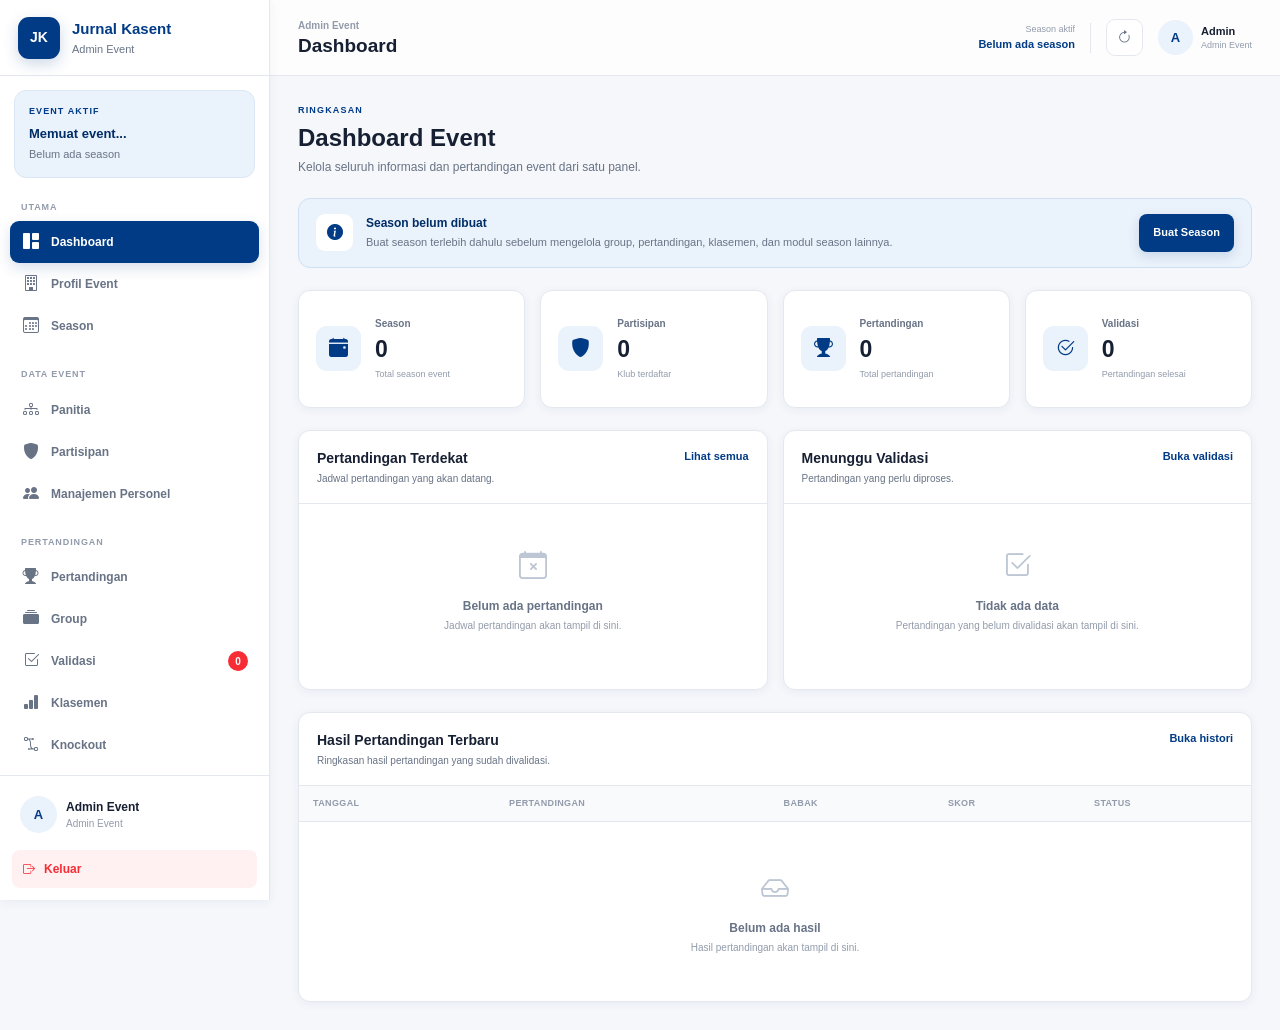
==== admin event/admin.html @ ffe952fb "Add files via upload" ====
<!DOCTYPE html>
<html lang="id">
<head>
  <meta charset="UTF-8">
  <meta name="viewport" content="width=device-width, initial-scale=1.0">
  <meta name="theme-color" content="#013b85">
  <meta name="description" content="Panel Admin Event Jurnal Kasent">
  <title>Admin Event | Jurnal Kasent</title>
  <link rel="preconnect" href="https://cdn.jsdelivr.net">
  <link rel="stylesheet" href="https://cdn.jsdelivr.net/npm/bootstrap-icons@1.11.3/font/bootstrap-icons.min.css">
  <link rel="stylesheet" href="admin.css">
</head>
<body>

  <div id="appShell" class="app-shell">

    <aside id="sidebar" class="sidebar">

      <div class="sidebar-header">
        <div class="brand-mark">
          <span>JK</span>
        </div>
        <div class="brand-text">
          <strong>Jurnal Kasent</strong>
          <small>Admin Event</small>
        </div>
        <button type="button" class="sidebar-close" id="sidebarClose" aria-label="Tutup menu">
          <i class="bi bi-x-lg"></i>
        </button>
      </div>

      <div class="event-context">
        <span class="context-label">EVENT AKTIF</span>
        <strong id="sidebarEventName">Memuat event...</strong>
        <span id="sidebarSeasonName">Belum ada season</span>
      </div>

      <nav class="sidebar-nav" id="sidebarNav">

        <div class="nav-group">
          <span class="nav-group-title">Utama</span>

          <button type="button" class="nav-item active" data-section="dashboard">
            <i class="bi bi-grid-1x2-fill"></i>
            <span>Dashboard</span>
          </button>

          <button type="button" class="nav-item" data-section="profile">
            <i class="bi bi-building"></i>
            <span>Profil Event</span>
          </button>

          <button type="button" class="nav-item" data-section="season">
            <i class="bi bi-calendar3"></i>
            <span>Season</span>
          </button>
        </div>

        <div class="nav-group">
          <span class="nav-group-title">Data Event</span>

          <button type="button" class="nav-item" data-section="committee">
            <i class="bi bi-diagram-3"></i>
            <span>Panitia</span>
          </button>

          <button type="button" class="nav-item" data-section="clubs">
            <i class="bi bi-shield-fill"></i>
            <span>Partisipan</span>
          </button>

          <button type="button" class="nav-item" data-section="people">
            <i class="bi bi-people-fill"></i>
            <span>Manajemen Personel</span>
          </button>
        </div>

        <div class="nav-group">
          <span class="nav-group-title">Pertandingan</span>

          <button type="button" class="nav-item" data-section="matches">
            <i class="bi bi-trophy-fill"></i>
            <span>Pertandingan</span>
          </button>

          <button type="button" class="nav-item" data-section="groups">
            <i class="bi bi-collection-fill"></i>
            <span>Group</span>
          </button>

          <button type="button" class="nav-item" data-section="validation">
            <i class="bi bi-check2-square"></i>
            <span>Validasi</span>
            <span class="nav-counter" id="pendingValidationCount">0</span>
          </button>

          <button type="button" class="nav-item" data-section="standings">
            <i class="bi bi-bar-chart-fill"></i>
            <span>Klasemen</span>
          </button>

          <button type="button" class="nav-item" data-section="knockout">
            <i class="bi bi-bezier2"></i>
            <span>Knockout</span>
          </button>
        </div>

        <div class="nav-group">
          <span class="nav-group-title">Informasi</span>

          <button type="button" class="nav-item" data-section="top-scorers">
            <i class="bi bi-star-fill"></i>
            <span>Top Skor</span>
          </button>

          <button type="button" class="nav-item" data-section="history">
            <i class="bi bi-clock-history"></i>
            <span>Histori</span>
          </button>

          <button type="button" class="nav-item" data-section="sponsors">
            <i class="bi bi-megaphone-fill"></i>
            <span>Sponsor</span>
          </button>
        </div>

        <div class="nav-group">
          <span class="nav-group-title">Administrasi</span>

          <button type="button" class="nav-item" data-section="contacts-bank">
            <i class="bi bi-bank2"></i>
            <span>Rekening & Kontak</span>
          </button>

          <button type="button" class="nav-item" data-section="finish">
            <i class="bi bi-flag-fill"></i>
            <span>Selesai</span>
          </button>
        </div>

      </nav>

      <div class="sidebar-footer">
        <div class="logged-user">
          <div class="user-avatar" id="sidebarUserAvatar">A</div>
          <div class="user-info">
            <strong id="sidebarUserName">Admin Event</strong>
            <small>Admin Event</small>
          </div>
        </div>

        <button type="button" class="logout-button" data-logout>
          <i class="bi bi-box-arrow-right"></i>
          <span>Keluar</span>
        </button>
      </div>

    </aside>

    <div class="sidebar-overlay" id="sidebarOverlay"></div>

    <main class="main-content">

      <header class="topbar">

        <div class="topbar-left">
          <button type="button" class="mobile-menu-button" id="sidebarOpen" aria-label="Buka menu">
            <i class="bi bi-list"></i>
          </button>

          <div class="page-heading">
            <span id="breadcrumbLabel">Admin Event</span>
            <h1 id="pageTitle">Dashboard</h1>
          </div>
        </div>

        <div class="topbar-right">

          <div class="topbar-season">
            <span>Season aktif</span>
            <strong id="topbarSeasonName">Belum ada season</strong>
          </div>

          <button type="button" class="icon-button" id="refreshPageButton" title="Muat ulang">
            <i class="bi bi-arrow-clockwise"></i>
          </button>

          <div class="topbar-user">
            <div class="user-avatar" id="topbarUserAvatar">A</div>
            <div>
              <strong id="topbarUserName">Admin</strong>
              <small>Admin Event</small>
            </div>
          </div>

        </div>

      </header>

      <div class="content-wrapper">

        <section class="page-section active" id="section-dashboard" data-page="dashboard">

          <div class="section-header">
            <div>
              <span class="eyebrow">RINGKASAN</span>
              <h2>Dashboard Event</h2>
              <p>Kelola seluruh informasi dan pertandingan event dari satu panel.</p>
            </div>
          </div>

          <div class="dashboard-alert" id="seasonSetupAlert">
            <div class="alert-icon">
              <i class="bi bi-info-circle-fill"></i>
            </div>
            <div>
              <strong>Season belum dibuat</strong>
              <p>Buat season terlebih dahulu sebelum mengelola group, pertandingan, klasemen, dan modul season lainnya.</p>
            </div>
            <button type="button" class="btn btn-primary" data-section-link="season">
              Buat Season
            </button>
          </div>

          <div class="stats-grid">

            <article class="stat-card">
              <div class="stat-icon">
                <i class="bi bi-calendar-event-fill"></i>
              </div>
              <div class="stat-content">
                <span>Season</span>
                <strong id="dashboardSeasonCount">0</strong>
                <small>Total season event</small>
              </div>
            </article>

            <article class="stat-card">
              <div class="stat-icon">
                <i class="bi bi-shield-fill"></i>
              </div>
              <div class="stat-content">
                <span>Partisipan</span>
                <strong id="dashboardClubCount">0</strong>
                <small>Klub terdaftar</small>
              </div>
            </article>

            <article class="stat-card">
              <div class="stat-icon">
                <i class="bi bi-trophy-fill"></i>
              </div>
              <div class="stat-content">
                <span>Pertandingan</span>
                <strong id="dashboardMatchCount">0</strong>
                <small>Total pertandingan</small>
              </div>
            </article>

            <article class="stat-card">
              <div class="stat-icon">
                <i class="bi bi-check2-circle"></i>
              </div>
              <div class="stat-content">
                <span>Validasi</span>
                <strong id="dashboardValidatedCount">0</strong>
                <small>Pertandingan selesai</small>
              </div>
            </article>

          </div>

          <div class="dashboard-grid">

            <article class="panel-card">
              <div class="panel-header">
                <div>
                  <h3>Pertandingan Terdekat</h3>
                  <p>Jadwal pertandingan yang akan datang.</p>
                </div>
                <button type="button" class="text-button" data-section-link="matches">
                  Lihat semua
                </button>
              </div>
              <div class="dashboard-list" id="dashboardUpcomingMatches">
                <div class="empty-state compact">
                  <i class="bi bi-calendar-x"></i>
                  <strong>Belum ada pertandingan</strong>
                  <span>Jadwal pertandingan akan tampil di sini.</span>
                </div>
              </div>
            </article>

            <article class="panel-card">
              <div class="panel-header">
                <div>
                  <h3>Menunggu Validasi</h3>
                  <p>Pertandingan yang perlu diproses.</p>
                </div>
                <button type="button" class="text-button" data-section-link="validation">
                  Buka validasi
                </button>
              </div>
              <div class="dashboard-list" id="dashboardPendingMatches">
                <div class="empty-state compact">
                  <i class="bi bi-check2-square"></i>
                  <strong>Tidak ada data</strong>
                  <span>Pertandingan yang belum divalidasi akan tampil di sini.</span>
                </div>
              </div>
            </article>

          </div>

          <article class="panel-card dashboard-recent">
            <div class="panel-header">
              <div>
                <h3>Hasil Pertandingan Terbaru</h3>
                <p>Ringkasan hasil pertandingan yang sudah divalidasi.</p>
              </div>
              <button type="button" class="text-button" data-section-link="history">
                Buka histori
              </button>
            </div>

            <div class="table-wrapper">
              <table class="data-table">
                <thead>
                  <tr>
                    <th>Tanggal</th>
                    <th>Pertandingan</th>
                    <th>Babak</th>
                    <th>Skor</th>
                    <th>Status</th>
                  </tr>
                </thead>
                <tbody id="dashboardRecentResults">
                  <tr>
                    <td colspan="5">
                      <div class="empty-state compact">
                        <i class="bi bi-inbox"></i>
                        <strong>Belum ada hasil</strong>
                        <span>Hasil pertandingan akan tampil di sini.</span>
                      </div>
                    </td>
                  </tr>
                </tbody>
              </table>
            </div>
          </article>

        </section>

        <section class="page-section" id="section-profile" data-page="profile">

          <div class="section-header">
            <div>
              <span class="eyebrow">EVENT</span>
              <h2>Profil Event</h2>
              <p>Kelola identitas event dan logo yang digunakan.</p>
            </div>
            <button type="button" class="btn btn-primary" data-modal="profileModal">
              <i class="bi bi-pencil-square"></i>
              Edit Profil
            </button>
          </div>

          <div class="profile-grid">

            <article class="panel-card event-profile-card">
              <div class="profile-logo-wrapper">
                <img id="eventLogoPreview" src="" alt="Logo event">
                <div class="profile-logo-placeholder" id="eventLogoPlaceholder">
                  <i class="bi bi-image"></i>
                </div>
              </div>

              <div class="profile-main-info">
                <span class="eyebrow">NAMA EVENT</span>
                <h3 id="profileEventName">Memuat...</h3>
                <p id="profileEventStatus">Aktif</p>
              </div>
            </article>

            <article class="panel-card">
              <div class="panel-header">
                <div>
                  <h3>Informasi Event</h3>
                  <p>Informasi dasar event yang sedang dikelola.</p>
                </div>
              </div>

              <div class="detail-list">
                <div class="detail-row">
                  <span>Nama Event</span>
                  <strong id="detailEventName">-</strong>
                </div>
                <div class="detail-row">
                  <span>Season Aktif</span>
                  <strong id="detailActiveSeason">-</strong>
                </div>
                <div class="detail-row">
                  <span>Status</span>
                  <strong id="detailEventStatus">-</strong>
                </div>
              </div>
            </article>

          </div>

        </section>

        <section class="page-section" id="section-season" data-page="season">

          <div class="section-header">
            <div>
              <span class="eyebrow">KOMPETISI</span>
              <h2>Season</h2>
              <p>Season harus dibuat sebelum modul kompetisi dapat digunakan.</p>
            </div>
            <button type="button" class="btn btn-primary" data-modal="seasonModal">
              <i class="bi bi-plus-lg"></i>
              Tambah Season
            </button>
          </div>

          <div class="season-state-card" id="seasonStateCard">
            <div class="season-state-icon">
              <i class="bi bi-calendar3"></i>
            </div>
            <div>
              <span class="eyebrow">SEASON AKTIF</span>
              <h3 id="activeSeasonTitle">Belum ada season</h3>
              <p id="activeSeasonDescription">Silakan buat season untuk memulai pengelolaan kompetisi.</p>
            </div>
            <div class="season-state-action">
              <button type="button" class="btn btn-outline" data-modal="seasonModal">
                <i class="bi bi-plus-lg"></i>
                Buat Season
              </button>
            </div>
          </div>

          <article class="panel-card">
            <div class="panel-header">
              <div>
                <h3>Daftar Season</h3>
                <p>Season sebelumnya tetap tersimpan dan dapat dilihat kembali.</p>
              </div>
              <div class="table-tools">
                <div class="search-box">
                  <i class="bi bi-search"></i>
                  <input type="search" id="seasonSearch" placeholder="Cari season...">
                </div>
              </div>
            </div>

            <div class="table-wrapper">
              <table class="data-table">
                <thead>
                  <tr>
                    <th>Season</th>
                    <th>Jenis Event</th>
                    <th>Status</th>
                    <th>Dibuat</th>
                    <th>Aksi</th>
                  </tr>
                </thead>
                <tbody id="seasonTableBody">
                  <tr>
                    <td colspan="5">
                      <div class="empty-state">
                        <i class="bi bi-calendar-x"></i>
                        <strong>Belum ada season</strong>
                        <span>Buat season pertama untuk event ini.</span>
                      </div>
                    </td>
                  </tr>
                </tbody>
              </table>
            </div>
          </article>

        </section>

        <section class="page-section" id="section-committee" data-page="committee">

          <div class="section-header">
            <div>
              <span class="eyebrow">ORGANISASI</span>
              <h2>Panitia</h2>
              <p>Kelola susunan panitia event dan struktur organisasi.</p>
            </div>
            <button type="button" class="btn btn-primary" data-modal="committeeModal">
              <i class="bi bi-plus-lg"></i>
              Tambah Panitia
            </button>
          </div>

          <div class="committee-summary panel-card">
            <div class="committee-leader">
              <div class="leader-icon">
                <i class="bi bi-person-badge-fill"></i>
              </div>
              <div>
                <span>Ketua Panitia</span>
                <strong id="committeeLeaderName">Belum ditentukan</strong>
                <small id="committeeLeaderPhone">-</small>
              </div>
            </div>
            <div class="summary-number">
              <strong id="committeeCount">0</strong>
              <span>Total panitia</span>
            </div>
          </div>

          <article class="panel-card">
            <div class="panel-header">
              <div>
                <h3>Struktur Panitia</h3>
                <p>Input pertama wajib menggunakan posisi Ketua Panitia.</p>
              </div>
              <div class="table-tools">
                <div class="search-box">
                  <i class="bi bi-search"></i>
                  <input type="search" id="committeeSearch" placeholder="Cari panitia...">
                </div>
              </div>
            </div>

            <div class="org-chart" id="committeeOrgChart">
              <div class="empty-state">
                <i class="bi bi-diagram-3"></i>
                <strong>Struktur belum tersedia</strong>
                <span>Tambahkan data panitia untuk membangun struktur organisasi.</span>
              </div>
            </div>

            <div class="table-wrapper">
              <table class="data-table">
                <thead>
                  <tr>
                    <th>Nama</th>
                    <th>Posisi</th>
                    <th>No. Telepon</th>
                    <th>Aksi</th>
                  </tr>
                </thead>
                <tbody id="committeeTableBody">
                  <tr>
                    <td colspan="4">
                      <div class="empty-state compact">
                        <i class="bi bi-people"></i>
                        <strong>Belum ada panitia</strong>
                        <span>Data panitia akan tampil di sini.</span>
                      </div>
                    </td>
                  </tr>
                </tbody>
              </table>
            </div>
          </article>

        </section>

        <section class="page-section" id="section-clubs" data-page="clubs">

          <div class="section-header">
            <div>
              <span class="eyebrow">PARTISIPAN</span>
              <h2>Partisipan / Klub</h2>
              <p>Kelola klub peserta, logo, dan kontak manager.</p>
            </div>
            <button type="button" class="btn btn-primary" data-modal="clubModal">
              <i class="bi bi-plus-lg"></i>
              Tambah Klub
            </button>
          </div>

          <div class="toolbar-card panel-card">
            <div class="search-box large">
              <i class="bi bi-search"></i>
              <input type="search" id="clubSearch" placeholder="Cari nama klub atau manager...">
            </div>

            <button type="button" class="btn btn-outline" id="clubSortButton">
              <i class="bi bi-sort-alpha-down"></i>
              A-Z
            </button>
          </div>

          <div class="club-grid" id="clubGrid">
            <div class="empty-state">
              <i class="bi bi-shield"></i>
              <strong>Belum ada klub</strong>
              <span>Tambahkan klub peserta untuk season aktif.</span>
            </div>
          </div>

        </section>

        <section class="page-section" id="section-people" data-page="people">

          <div class="section-header">
            <div>
              <span class="eyebrow">MANAJEMEN</span>
              <h2>Pemain, Manager & Official</h2>
              <p>Kelola seluruh personel yang terhubung dengan klub.</p>
            </div>
            <button type="button" class="btn btn-primary" data-modal="personModal">
              <i class="bi bi-plus-lg"></i>
              Tambah Personel
            </button>
          </div>

          <article class="panel-card">

            <div class="panel-header">
              <div>
                <h3>Daftar Personel</h3>
                <p>Nama, klub, dan posisi/title personel.</p>
              </div>

              <div class="table-tools">
                <div class="search-box">
                  <i class="bi bi-search"></i>
                  <input type="search" id="peopleSearch" placeholder="Cari nama atau klub...">
                </div>

                <button type="button" class="btn btn-outline" id="peopleSortButton">
                  <i class="bi bi-sort-alpha-down"></i>
                  A-Z
                </button>
              </div>
            </div>

            <div class="filter-pills">
              <button type="button" class="filter-pill active" data-people-filter="all">Semua</button>
              <button type="button" class="filter-pill" data-people-filter="player">Pemain</button>
              <button type="button" class="filter-pill" data-people-filter="manager">Manager</button>
              <button type="button" class="filter-pill" data-people-filter="official">Official</button>
            </div>

            <div class="table-wrapper">
              <table class="data-table">
                <thead>
                  <tr>
                    <th>No.</th>
                    <th>Nama</th>
                    <th>Klub</th>
                    <th>Posisi / Title</th>
                    <th>Aksi</th>
                  </tr>
                </thead>
                <tbody id="peopleTableBody">
                  <tr>
                    <td colspan="5">
                      <div class="empty-state">
                        <i class="bi bi-people"></i>
                        <strong>Belum ada personel</strong>
                        <span>Tambahkan pemain, manager, atau official.</span>
                      </div>
                    </td>
                  </tr>
                </tbody>
              </table>
            </div>

          </article>

        </section>

        <section class="page-section" id="section-matches" data-page="matches">

          <div class="section-header">
            <div>
              <span class="eyebrow">PERTANDINGAN</span>
              <h2>Pertandingan</h2>
              <p>Atur jadwal group dan knockout tanpa penjadwalan otomatis.</p>
            </div>
            <button type="button" class="btn btn-primary" data-modal="matchModal">
              <i class="bi bi-plus-lg"></i>
              Tambah Pertandingan
            </button>
          </div>

          <article class="panel-card">

            <div class="panel-header">
              <div>
                <h3>Jadwal Pertandingan</h3>
                <p>Urutan pertandingan berdasarkan tanggal dan waktu terdekat.</p>
              </div>

              <div class="table-tools">
                <div class="search-box">
                  <i class="bi bi-search"></i>
                  <input type="search" id="matchSearch" placeholder="Cari pertandingan...">
                </div>
              </div>
            </div>

            <div class="filter-pills">
              <button type="button" class="filter-pill active" data-match-filter="all">Semua</button>
              <button type="button" class="filter-pill" data-match-filter="scheduled">Belum</button>
              <button type="button" class="filter-pill" data-match-filter="validated">Sudah</button>
              <button type="button" class="filter-pill" data-match-filter="postponed">Ditunda</button>
            </div>

            <div class="table-wrapper">
              <table class="data-table match-table">
                <thead>
                  <tr>
                    <th>Tanggal</th>
                    <th>Waktu</th>
                    <th>Fase</th>
                    <th>Home</th>
                    <th>Skor</th>
                    <th>Away</th>
                    <th>Status</th>
                    <th>Aksi</th>
                  </tr>
                </thead>
                <tbody id="matchTableBody">
                  <tr>
                    <td colspan="8">
                      <div class="empty-state">
                        <i class="bi bi-calendar-event"></i>
                        <strong>Belum ada pertandingan</strong>
                        <span>Tambahkan jadwal pertandingan terlebih dahulu.</span>
                      </div>
                    </td>
                  </tr>
                </tbody>
              </table>
            </div>

          </article>

        </section>

        <section class="page-section" id="section-groups" data-page="groups">

          <div class="section-header">
            <div>
              <span class="eyebrow">FASE GROUP</span>
              <h2>Group</h2>
              <p>Buat group secara manual atau gunakan mini-game random.</p>
            </div>
          </div>

          <div class="group-control-grid">

            <article class="panel-card">
              <div class="panel-header">
                <div>
                  <h3>Pengaturan Group</h3>
                  <p>Group A sampai H dapat disiapkan sesuai kebutuhan season.</p>
                </div>
              </div>

              <div class="form-grid">
                <div class="form-group">
                  <label for="groupCountInput">Jumlah Group</label>
                  <select id="groupCountInput">
                    <option value="2">2 Group</option>
                    <option value="3">3 Group</option>
                    <option value="4">4 Group</option>
                    <option value="5">5 Group</option>
                    <option value="6">6 Group</option>
                    <option value="7">7 Group</option>
                    <option value="8">8 Group</option>
                  </select>
                </div>

                <div class="form-group form-action">
                  <button type="button" class="btn btn-primary" id="createGroupsButton">
                    <i class="bi bi-plus-circle"></i>
                    Buat Group
                  </button>
                </div>
              </div>

              <div class="group-warning">
                <i class="bi bi-exclamation-triangle-fill"></i>
                <span>Setelah fase group selesai, klasemen akan dibekukan dan bracket knockout dapat dibuat.</span>
              </div>
            </article>

            <article class="panel-card randomizer-card">

              <div class="panel-header">
                <div>
                  <h3>Random Group</h3>
                  <p>Mini-game pemilihan klub secara acak.</p>
                </div>
                <span class="status-badge status-info">Interaktif</span>
              </div>

              <div class="randomizer-display">
                <span>KLUB TERPILIH</span>
                <strong id="randomClubName">Siap</strong>
              </div>

              <div class="randomizer-controls">
                <button type="button" class="btn btn-primary btn-large" id="spinGroupButton">
                  <i class="bi bi-shuffle"></i>
                  Putar
                </button>
              </div>

              <div class="randomizer-result" id="randomizerResult">
                <span>Group</span>
                <strong id="randomGroupName">-</strong>
              </div>

            </article>

          </div>

          <div class="group-grid" id="groupGrid">

            <article class="group-card">
              <div class="group-card-header">
                <div>
                  <span>GROUP</span>
                  <strong>A</strong>
                </div>
                <span class="group-count">0 klub</span>
              </div>

              <div class="group-members" data-group="A">
                <div class="empty-state compact">
                  <i class="bi bi-shield"></i>
                  <strong>Belum ada klub</strong>
                  <span>Tambahkan klub ke group ini.</span>
                </div>
              </div>
            </article>

          </div>

          <div class="group-actions">
            <button type="button" class="btn btn-danger" id="finishGroupPhaseButton">
              <i class="bi bi-lock-fill"></i>
              Selesaikan Fase Group
            </button>
          </div>

        </section>

        <section class="page-section" id="section-validation" data-page="validation">

          <div class="section-header">
            <div>
              <span class="eyebrow">HASIL</span>
              <h2>Validasi Pertandingan</h2>
              <p>Validasi, koreksi, atau tunda pertandingan.</p>
            </div>
          </div>

          <article class="panel-card">

            <div class="panel-header">
              <div>
                <h3>Daftar Pertandingan</h3>
                <p>Pertandingan terdekat ditampilkan terlebih dahulu.</p>
              </div>

              <div class="table-tools">
                <div class="search-box">
                  <i class="bi bi-search"></i>
                  <input type="search" id="validationSearch" placeholder="Cari pertandingan...">
                </div>
              </div>
            </div>

            <div class="filter-pills">
              <button type="button" class="filter-pill active" data-validation-filter="pending">Belum</button>
              <button type="button" class="filter-pill" data-validation-filter="validated">Sudah</button>
              <button type="button" class="filter-pill" data-validation-filter="postponed">Ditunda</button>
            </div>

            <div class="validation-list" id="validationList">
              <div class="empty-state">
                <i class="bi bi-check2-square"></i>
                <strong>Tidak ada pertandingan</strong>
                <span>Pertandingan yang perlu divalidasi akan tampil di sini.</span>
              </div>
            </div>

          </article>

        </section>

        <section class="page-section" id="section-standings" data-page="standings">

          <div class="section-header">
            <div>
              <span class="eyebrow">KLASEMEN</span>
              <h2>Klasemen Group</h2>
              <p>Perhitungan 3 poin menang, 1 seri, 0 kalah dengan GD sebagai tiebreak.</p>
            </div>
          </div>

          <div class="standings-tabs" id="standingsTabs">
            <button type="button" class="standings-tab active" data-group-tab="A">Group A</button>
            <button type="button" class="standings-tab" data-group-tab="B">Group B</button>
          </div>

          <article class="panel-card standings-card">

            <div class="standings-header">
              <div>
                <span>KLASEMEN</span>
                <h3 id="standingsTitle">Group A</h3>
              </div>

              <span class="status-badge status-info" id="standingsStatus">
                Berjalan
              </span>
            </div>

            <div class="table-wrapper">
              <table class="data-table standings-table">
                <thead>
                  <tr>
                    <th>Pos</th>
                    <th>Klub</th>
                    <th>Main</th>
                    <th>Menang</th>
                    <th>Seri</th>
                    <th>Kalah</th>
                    <th>GF</th>
                    <th>GA</th>
                    <th>GD</th>
                    <th>Poin</th>
                  </tr>
                </thead>
                <tbody id="standingsTableBody">
                  <tr>
                    <td colspan="10">
                      <div class="empty-state">
                        <i class="bi bi-bar-chart"></i>
                        <strong>Klasemen belum tersedia</strong>
                        <span>Data klasemen akan muncul setelah group dan hasil pertandingan tersedia.</span>
                      </div>
                    </td>
                  </tr>
                </tbody>
              </table>
            </div>

          </article>

        </section>

        <section class="page-section" id="section-knockout" data-page="knockout">

          <div class="section-header">
            <div>
              <span class="eyebrow">FASE GUGUR</span>
              <h2>Knockout</h2>
              <p>Bracket dibuat setelah fase group selesai dan klasemen dibekukan.</p>
            </div>

            <button type="button" class="btn btn-primary" id="generateBracketButton">
              <i class="bi bi-diagram-3"></i>
              Buat Bracket
            </button>
          </div>

          <div class="knockout-notice" id="knockoutNotice">
            <i class="bi bi-info-circle-fill"></i>
            <div>
              <strong>Bracket belum dibuat</strong>
              <p>Selesaikan fase group terlebih dahulu untuk menghasilkan bracket 16 besar.</p>
            </div>
          </div>

          <div class="bracket-wrapper">

            <div class="bracket-side bracket-left">

              <div class="bracket-round">
                <div class="round-title">
                  <span>16 BESAR</span>
                  <strong>M1</strong>
                </div>

                <div class="match-bracket-card">
                  <div class="bracket-date">dd/m/yy</div>
                  <div class="bracket-team">
                    <span class="bracket-team-name">Juara Group A</span>
                    <strong>-</strong>
                  </div>
                  <div class="bracket-team">
                    <span class="bracket-team-name">Runner-up Group B</span>
                    <strong>-</strong>
                  </div>
                </div>
              </div>

              <div class="bracket-round">
                <div class="round-title">
                  <span>PEREMPAT FINAL</span>
                  <strong>QF1</strong>
                </div>

                <div class="match-bracket-card">
                  <div class="bracket-date">dd/m/yy</div>
                  <div class="bracket-team">
                    <span class="bracket-team-name">Pemenang M1</span>
                    <strong>-</strong>
                  </div>
                  <div class="bracket-team">
                    <span class="bracket-team-name">Pemenang M3</span>
                    <strong>-</strong>
                  </div>
                </div>
              </div>

              <div class="bracket-round">
                <div class="round-title">
                  <span>SEMIFINAL</span>
                  <strong>SF1</strong>
                </div>

                <div class="match-bracket-card">
                  <div class="bracket-date">dd/m/yy</div>
                  <div class="bracket-team">
                    <span class="bracket-team-name">Pemenang QF1</span>
                    <strong>-</strong>
                  </div>
                  <div class="bracket-team">
                    <span class="bracket-team-name">Pemenang QF2</span>
                    <strong>-</strong>
                  </div>
                </div>
              </div>

            </div>

            <div class="bracket-center">

              <div class="final-bracket">
                <div class="round-title">
                  <span>FINAL</span>
                  <strong>FINAL</strong>
                </div>

                <div class="match-bracket-card final-match">
                  <div class="bracket-date">dd/m/yy</div>
                  <div class="bracket-team">
                    <span class="bracket-team-name">Pemenang SF1</span>
                    <strong>-</strong>
                  </div>
                  <div class="bracket-team">
                    <span class="bracket-team-name">Pemenang SF2</span>
                    <strong>-</strong>
                  </div>
                </div>
              </div>

            </div>

            <div class="bracket-side bracket-right">

              <div class="bracket-round">
                <div class="round-title">
                  <span>16 BESAR</span>
                  <strong>M2</strong>
                </div>

                <div class="match-bracket-card">
                  <div class="bracket-date">dd/m/yy</div>
                  <div class="bracket-team">
                    <span class="bracket-team-name">Juara Group B</span>
                    <strong>-</strong>
                  </div>
                  <div class="bracket-team">
                    <span class="bracket-team-name">Runner-up Group A</span>
                    <strong>-</strong>
                  </div>
                </div>
              </div>

              <div class="bracket-round">
                <div class="round-title">
                  <span>PEREMPAT FINAL</span>
                  <strong>QF3</strong>
                </div>

                <div class="match-bracket-card">
                  <div class="bracket-date">dd/m/yy</div>
                  <div class="bracket-team">
                    <span class="bracket-team-name">Pemenang M2</span>
                    <strong>-</strong>
                  </div>
                  <div class="bracket-team">
                    <span class="bracket-team-name">Pemenang M4</span>
                    <strong>-</strong>
                  </div>
                </div>
              </div>

              <div class="bracket-round">
                <div class="round-title">
                  <span>SEMIFINAL</span>
                  <strong>SF2</strong>
                </div>

                <div class="match-bracket-card">
                  <div class="bracket-date">dd/m/yy</div>
                  <div class="bracket-team">
                    <span class="bracket-team-name">Pemenang QF3</span>
                    <strong>-</strong>
                  </div>
                  <div class="bracket-team">
                    <span class="bracket-team-name">Pemenang QF4</span>
                    <strong>-</strong>
                  </div>
                </div>
              </div>

            </div>

          </div>

        </section>

        <section class="page-section" id="section-top-scorers" data-page="top-scorers">

          <div class="section-header">
            <div>
              <span class="eyebrow">STATISTIK</span>
              <h2>Top Skor</h2>
              <p>Daftar pencetak gol berdasarkan hasil pertandingan tervalidasi.</p>
            </div>
          </div>

          <article class="panel-card">

            <div class="panel-header">
              <div>
                <h3>Top Skor Season</h3>
                <p>Total gol diperbarui otomatis dari validasi pertandingan.</p>
              </div>

              <div class="search-box">
                <i class="bi bi-search"></i>
                <input type="search" id="scorerSearch" placeholder="Cari pemain atau klub...">
              </div>
            </div>

            <div class="table-wrapper">
              <table class="data-table scorer-table">
                <thead>
                  <tr>
                    <th>Pos</th>
                    <th>Pemain</th>
                    <th>Klub</th>
                    <th>Total Gol</th>
                  </tr>
                </thead>
                <tbody id="scorerTableBody">
                  <tr>
                    <td colspan="4">
                      <div class="empty-state">
                        <i class="bi bi-star"></i>
                        <strong>Belum ada pencetak gol</strong>
                        <span>Data akan muncul setelah pertandingan divalidasi.</span>
                      </div>
                    </td>
                  </tr>
                </tbody>
              </table>
            </div>

          </article>

        </section>

        <section class="page-section" id="section-history" data-page="history">

          <div class="section-header">
            <div>
              <span class="eyebrow">ARSIP</span>
              <h2>Histori</h2>
              <p>Riwayat pertandingan dan perubahan hasil yang telah tervalidasi.</p>
            </div>
          </div>

          <article class="panel-card">

            <div class="panel-header">
              <div>
                <h3>Riwayat Pertandingan</h3>
                <p>Histori bersifat immutable. Koreksi dilakukan melalui menu validasi.</p>
              </div>

              <div class="search-box">
                <i class="bi bi-search"></i>
                <input type="search" id="historySearch" placeholder="Cari histori...">
              </div>
            </div>

            <div class="table-wrapper">
              <table class="data-table">
                <thead>
                  <tr>
                    <th>Tanggal</th>
                    <th>Pertandingan</th>
                    <th>Skor</th>
                    <th>Fase</th>
                    <th>Waktu Validasi</th>
                    <th>Status</th>
                  </tr>
                </thead>
                <tbody id="historyTableBody">
                  <tr>
                    <td colspan="6">
                      <div class="empty-state">
                        <i class="bi bi-clock-history"></i>
                        <strong>Histori masih kosong</strong>
                        <span>Riwayat pertandingan akan tersimpan setelah validasi.</span>
                      </div>
                    </td>
                  </tr>
                </tbody>
              </table>
            </div>

          </article>

        </section>

        <section class="page-section" id="section-sponsors" data-page="sponsors">

          <div class="section-header">
            <div>
              <span class="eyebrow">PUBLIKASI</span>
              <h2>Sponsor</h2>
              <p>Kelola sponsor yang ditampilkan pada halaman publik.</p>
            </div>

            <button type="button" class="btn btn-primary" data-modal="sponsorModal">
              <i class="bi bi-plus-lg"></i>
              Tambah Sponsor
            </button>
          </div>

          <div class="sponsor-grid" id="sponsorGrid">

            <div class="empty-state">
              <i class="bi bi-megaphone"></i>
              <strong>Belum ada sponsor</strong>
              <span>Tambahkan sponsor untuk ditampilkan pada halaman publik.</span>
            </div>

          </div>

        </section>

        <section class="page-section" id="section-contacts-bank" data-page="contacts-bank">

          <div class="section-header">
            <div>
              <span class="eyebrow">INFORMASI</span>
              <h2>Rekening & Kontak Season</h2>
              <p>Kelola rekening pembayaran, QR, dan kontak person untuk season aktif.</p>
            </div>
          </div>

          <div class="two-column-grid">

            <article class="panel-card">

              <div class="panel-header">
                <div>
                  <h3>Rekening</h3>
                  <p>Data rekening dapat digunakan untuk informasi pembayaran.</p>
                </div>

                <button type="button" class="btn btn-primary btn-sm" data-modal="bankModal">
                  <i class="bi bi-plus-lg"></i>
                  Tambah
                </button>
              </div>

              <div class="bank-list" id="bankList">
                <div class="empty-state compact">
                  <i class="bi bi-bank"></i>
                  <strong>Belum ada rekening</strong>
                  <span>Tambahkan rekening season.</span>
                </div>
              </div>

            </article>

            <article class="panel-card">

              <div class="panel-header">
                <div>
                  <h3>Kontak Season</h3>
                  <p>Tambahkan kontak person dan atur status aktif.</p>
                </div>

                <button type="button" class="btn btn-primary btn-sm" data-modal="seasonContactModal">
                  <i class="bi bi-plus-lg"></i>
                  Tambah
                </button>
              </div>

              <div class="season-contact-list" id="seasonContactList">
                <div class="empty-state compact">
                  <i class="bi bi-person-lines-fill"></i>
                  <strong>Belum ada kontak</strong>
                  <span>Tambahkan kontak person season.</span>
                </div>
              </div>

            </article>

          </div>

        </section>

        <section class="page-section" id="section-finish" data-page="finish">

          <div class="section-header">
            <div>
              <span class="eyebrow">FINALISASI</span>
              <h2>Selesai</h2>
              <p>Finalisasi season setelah seluruh rangkaian kompetisi selesai.</p>
            </div>
          </div>

          <article class="finish-card">

            <div class="finish-icon">
              <i class="bi bi-flag-fill"></i>
            </div>

            <div class="finish-content">
              <span class="eyebrow">FINALISASI SEASON</span>
              <h3 id="finishSeasonName">Belum ada season aktif</h3>
              <p>
                Finalisasi akan menandai season sebagai selesai.
                Data season sebelumnya tetap dapat diakses dan season baru akan berdiri secara independen.
              </p>

              <div class="finish-checklist">
                <div class="check-item" id="finishCheckMatches">
                  <i class="bi bi-circle"></i>
                  <span>Seluruh pertandingan telah selesai</span>
                </div>
                <div class="check-item" id="finishCheckGroup">
                  <i class="bi bi-circle"></i>
                  <span>Fase group telah selesai</span>
                </div>
                <div class="check-item" id="finishCheckKnockout">
                  <i class="bi bi-circle"></i>
                  <span>Fase knockout telah selesai</span>
                </div>
              </div>

              <button type="button" class="btn btn-danger btn-large" id="finishSeasonButton">
                <i class="bi bi-flag-fill"></i>
                Finalisasi Season
              </button>
            </div>

          </article>

        </section>

      </div>

    </main>

  </div>

  <div class="modal-backdrop" id="modalBackdrop"></div>

  <div class="modal" id="profileModal" role="dialog" aria-modal="true" aria-labelledby="profileModalTitle">
    <div class="modal-dialog">

      <div class="modal-header">
        <div>
          <span class="eyebrow">EVENT</span>
          <h3 id="profileModalTitle">Edit Profil Event</h3>
        </div>
        <button type="button" class="modal-close" data-close-modal>
          <i class="bi bi-x-lg"></i>
        </button>
      </div>

      <form id="profileForm">

        <input type="hidden" name="id" id="profileId">

        <div class="modal-body">

          <div class="form-group">
            <label for="profileName">Nama Event</label>
            <input type="text" id="profileName" name="name" placeholder="Contoh: SENTELUK CUP" required>
          </div>

          <div class="form-group">
            <label for="profileLogo">Logo Event</label>
            <input type="file" id="profileLogo" name="logo" accept="image/*">
            <small class="form-help">Logo akan digunakan sebagai identitas event.</small>
          </div>

          <div class="upload-preview" id="profileLogoUploadPreview">
            <i class="bi bi-image"></i>
            <span>Belum ada gambar baru</span>
          </div>

        </div>

        <div class="modal-footer">
          <button type="button" class="btn btn-outline" data-close-modal>Batal</button>
          <button type="submit" class="btn btn-primary">
            <i class="bi bi-check-lg"></i>
            Simpan
          </button>
        </div>

      </form>

    </div>
  </div>

  <div class="modal" id="seasonModal" role="dialog" aria-modal="true" aria-labelledby="seasonModalTitle">
    <div class="modal-dialog">

      <div class="modal-header">
        <div>
          <span class="eyebrow">KOMPETISI</span>
          <h3 id="seasonModalTitle">Tambah Season</h3>
        </div>
        <button type="button" class="modal-close" data-close-modal>
          <i class="bi bi-x-lg"></i>
        </button>
      </div>

      <form id="seasonForm">

        <input type="hidden" name="id" id="seasonId">

        <div class="modal-body">

          <div class="form-group">
            <label for="seasonName">Nama Season</label>
            <input type="text" id="seasonName" name="name" placeholder="Contoh: SENTELUK CUP 2026" required>
          </div>

          <div class="form-group">
            <label for="seasonBio">Bio / Deskripsi</label>
            <textarea id="seasonBio" name="bio" rows="4" placeholder="Deskripsi singkat season..."></textarea>
          </div>

          <div class="form-group">
            <label for="seasonEventType">Jenis Event</label>
            <select id="seasonEventType" name="eventType" required>
              <option value="">Pilih jenis event</option>
              <option value="GROUP_8">Group 8</option>
              <option value="KNOCKOUT_16">Knockout 16 Besar</option>
            </select>
          </div>

        </div>

        <div class="modal-footer">
          <button type="button" class="btn btn-outline" data-close-modal>Batal</button>
          <button type="submit" class="btn btn-primary">
            <i class="bi bi-check-lg"></i>
            Simpan Season
          </button>
        </div>

      </form>

    </div>
  </div>

  <div class="modal" id="committeeModal" role="dialog" aria-modal="true" aria-labelledby="committeeModalTitle">
    <div class="modal-dialog">

      <div class="modal-header">
        <div>
          <span class="eyebrow">PANITIA</span>
          <h3 id="committeeModalTitle">Tambah Panitia</h3>
        </div>
        <button type="button" class="modal-close" data-close-modal>
          <i class="bi bi-x-lg"></i>
        </button>
      </div>

      <form id="committeeForm">

        <input type="hidden" name="id" id="committeeId">

        <div class="modal-body">

          <div class="form-group">
            <label for="committeeName">Nama</label>
            <input type="text" id="committeeName" name="name" placeholder="Nama panitia" required>
          </div>

          <div class="form-group">
            <label for="committeePosition">Posisi</label>
            <select id="committeePosition" name="position" required>
              <option value="">Pilih posisi</option>
              <option value="Ketua Panitia">Ketua Panitia</option>
              <option value="Wakil Ketua">Wakil Ketua</option>
              <option value="Sekretaris">Sekretaris</option>
              <option value="Bendahara">Bendahara</option>
              <option value="Seksi Acara">Seksi Acara</option>
              <option value="Seksi Pertandingan">Seksi Pertandingan</option>
              <option value="Seksi Perlengkapan">Seksi Perlengkapan</option>
              <option value="Seksi Konsumsi">Seksi Konsumsi</option>
              <option value="Seksi Dokumentasi">Seksi Dokumentasi</option>
              <option value="Seksi Keamanan">Seksi Keamanan</option>
              <option value="Seksi Humas">Seksi Humas</option>
              <option value="Lainnya">Lainnya</option>
            </select>
          </div>

          <div class="form-group">
            <label for="committeePhone">Nomor Telepon</label>
            <input type="tel" id="committeePhone" name="phone" placeholder="Opsional">
          </div>

        </div>

        <div class="modal-footer">
          <button type="button" class="btn btn-outline" data-close-modal>Batal</button>
          <button type="submit" class="btn btn-primary">
            <i class="bi bi-check-lg"></i>
            Simpan
          </button>
        </div>

      </form>

    </div>
  </div>

  <div class="modal" id="clubModal" role="dialog" aria-modal="true" aria-labelledby="clubModalTitle">
    <div class="modal-dialog">

      <div class="modal-header">
        <div>
          <span class="eyebrow">PARTISIPAN</span>
          <h3 id="clubModalTitle">Tambah Klub</h3>
        </div>
        <button type="button" class="modal-close" data-close-modal>
          <i class="bi bi-x-lg"></i>
        </button>
      </div>

      <form id="clubForm">

        <input type="hidden" name="id" id="clubId">

        <div class="modal-body">

          <div class="form-group">
            <label for="clubName">Nama Klub</label>
            <input type="text" id="clubName" name="name" placeholder="Nama klub" required>
          </div>

          <div class="form-group">
            <label for="clubManager">Kontak Manager</label>
            <input type="text" id="clubManager" name="managerContact" placeholder="Nama / nomor kontak manager">
          </div>

          <div class="form-group">
            <label for="clubLogo">Logo Klub</label>
            <input type="file" id="clubLogo" name="logo" accept="image/*">
          </div>

          <div class="upload-preview" id="clubLogoPreview">
            <i class="bi bi-shield"></i>
            <span>Belum ada logo</span>
          </div>

        </div>

        <div class="modal-footer">
          <button type="button" class="btn btn-outline" data-close-modal>Batal</button>
          <button type="submit" class="btn btn-primary">
            <i class="bi bi-check-lg"></i>
            Simpan Klub
          </button>
        </div>

      </form>

    </div>
  </div>

  <div class="modal" id="personModal" role="dialog" aria-modal="true" aria-labelledby="personModalTitle">
    <div class="modal-dialog">

      <div class="modal-header">
        <div>
          <span class="eyebrow">PERSONEL</span>
          <h3 id="personModalTitle">Tambah Personel</h3>
        </div>
        <button type="button" class="modal-close" data-close-modal>
          <i class="bi bi-x-lg"></i>
        </button>
      </div>

      <form id="personForm">

        <input type="hidden" name="id" id="personId">

        <div class="modal-body">

          <div class="form-group">
            <label for="personName">Nama</label>
            <input type="text" id="personName" name="name" placeholder="Nama personel" required>
          </div>

          <div class="form-group">
            <label for="personClub">Klub</label>
            <select id="personClub" name="clubId" required>
              <option value="">Pilih klub</option>
            </select>
          </div>

          <div class="form-group">
            <label for="personType">Kategori</label>
            <select id="personType" name="type" required>
              <option value="">Pilih kategori</option>
              <option value="PLAYER">Pemain</option>
              <option value="MANAGER">Manager</option>
              <option value="OFFICIAL">Official</option>
            </select>
          </div>

          <div class="form-group">
            <label for="personPosition">Posisi / Title</label>
            <input type="text" id="personPosition" name="position" placeholder="Contoh: Striker, Pelatih, Official">
          </div>

        </div>

        <div class="modal-footer">
          <button type="button" class="btn btn-outline" data-close-modal>Batal</button>
          <button type="submit" class="btn btn-primary">
            <i class="bi bi-check-lg"></i>
            Simpan
          </button>
        </div>

      </form>

    </div>
  </div>

  <div class="modal modal-wide" id="matchModal" role="dialog" aria-modal="true" aria-labelledby="matchModalTitle">
    <div class="modal-dialog">

      <div class="modal-header">
        <div>
          <span class="eyebrow">PERTANDINGAN</span>
          <h3 id="matchModalTitle">Tambah Pertandingan</h3>
        </div>
        <button type="button" class="modal-close" data-close-modal>
          <i class="bi bi-x-lg"></i>
        </button>
      </div>

      <form id="matchForm">

        <input type="hidden" name="id" id="matchId">

        <div class="modal-body">

          <div class="form-grid">

            <div class="form-group">
              <label for="matchPhase">Fase</label>
              <select id="matchPhase" name="phase" required>
                <option value="">Pilih fase</option>
                <option value="GROUP">Group</option>
                <option value="KNOCKOUT">Knockout</option>
              </select>
            </div>

            <div class="form-group">
              <label for="matchRound">Babak</label>
              <select id="matchRound" name="round">
                <option value="">Pilih babak</option>
                <option value="GROUP">Group</option>
                <option value="ROUND_OF_16">16 Besar</option>
                <option value="QUARTER_FINAL">Perempat Final</option>
                <option value="SEMI_FINAL">Semifinal</option>
                <option value="FINAL">Final</option>
              </select>
            </div>

          </div>

          <div class="form-grid">

            <div class="form-group">
              <label for="matchDate">Tanggal</label>
              <input type="date" id="matchDate" name="date" required>
            </div>

            <div class="form-group">
              <label for="matchTime">Waktu WITA</label>
              <input type="time" id="matchTime" name="time" required>
              <small class="form-help">Gunakan format 24 jam WITA.</small>
            </div>

          </div>

          <div class="match-team-editor">

            <div class="match-team-field">
              <span class="team-label">HOME</span>
              <div class="form-group">
                <label for="matchHome">Klub Home</label>
                <select id="matchHome" name="homeClubId">
                  <option value="">Pilih klub home</option>
                </select>
              </div>
            </div>

            <div class="match-vs">
              <span>VS</span>
            </div>

            <div class="match-team-field">
              <span class="team-label">AWAY</span>
              <div class="form-group">
                <label for="matchAway">Klub Away</label>
                <select id="matchAway" name="awayClubId">
                  <option value="">Pilih klub away</option>
                </select>
              </div>
            </div>

          </div>

          <div class="knockout-source-box" id="knockoutSourceBox">
            <i class="bi bi-diagram-3"></i>
            <div>
              <strong>Knockout</strong>
              <span>Peserta knockout akan mengikuti bracket yang sudah dibuat.</span>
            </div>
          </div>

        </div>

        <div class="modal-footer">
          <button type="button" class="btn btn-outline" data-close-modal>Batal</button>
          <button type="submit" class="btn btn-primary">
            <i class="bi bi-calendar-plus"></i>
            Simpan Pertandingan
          </button>
        </div>

      </form>

    </div>
  </div>

  <div class="modal modal-wide" id="validationModal" role="dialog" aria-modal="true" aria-labelledby="validationModalTitle">
    <div class="modal-dialog">

      <div class="modal-header">
        <div>
          <span class="eyebrow">VALIDASI</span>
          <h3 id="validationModalTitle">Validasi Pertandingan</h3>
        </div>
        <button type="button" class="modal-close" data-close-modal>
          <i class="bi bi-x-lg"></i>
        </button>
      </div>

      <form id="validationForm">

        <input type="hidden" name="matchId" id="validationMatchId">

        <div class="modal-body">

          <div class="validation-match-header">
            <div>
              <span id="validationMatchDate">-</span>
              <strong id="validationMatchTitle">Home vs Away</strong>
            </div>
            <span class="status-badge status-info" id="validationMatchPhase">GROUP</span>
          </div>

          <div class="score-editor">

            <div class="score-team">
              <span id="validationHomeName">HOME</span>
              <input type="number" min="0" id="validationHomeScore" name="homeScore" value="0" required>
            </div>

            <div class="score-separator">:</div>

            <div class="score-team">
              <span id="validationAwayName">AWAY</span>
              <input type="number" min="0" id="validationAwayScore" name="awayScore" value="0" required>
            </div>

          </div>

          <div class="validation-section">
            <div class="validation-section-header">
              <div>
                <h4>Babak Pertama</h4>
                <span>Masukkan skor saat halftime.</span>
              </div>
            </div>

            <div class="form-grid">
              <div class="form-group">
                <label for="validationHomeHalf">Home</label>
                <input type="number" min="0" id="validationHomeHalf" name="homeHalf" value="0">
              </div>

              <div class="form-group">
                <label for="validationAwayHalf">Away</label>
                <input type="number" min="0" id="validationAwayHalf" name="awayHalf" value="0">
              </div>
            </div>
          </div>

          <div class="validation-section">
            <div class="validation-section-header">
              <div>
                <h4>Pencetak Gol</h4>
                <span>Daftar pemain otomatis mengikuti klub pertandingan.</span>
              </div>
              <button type="button" class="btn btn-outline btn-sm" id="addGoalButton">
                <i class="bi bi-plus-lg"></i>
                Tambah Gol
              </button>
            </div>

            <div class="goal-list" id="goalList">
              <div class="empty-state compact">
                <i class="bi bi-bullseye"></i>
                <strong>Belum ada data gol</strong>
                <span>Tambahkan pencetak gol jika diperlukan.</span>
              </div>
            </div>
          </div>

          <div class="validation-section">
            <div class="validation-section-header">
              <div>
                <h4>Kartu</h4>
                <span>Pemain otomatis mengikuti klub pertandingan.</span>
              </div>
              <button type="button" class="btn btn-outline btn-sm" id="addCardButton">
                <i class="bi bi-plus-lg"></i>
                Tambah Kartu
              </button>
            </div>

            <div class="card-list" id="cardList">
              <div class="empty-state compact">
                <i class="bi bi-card-text"></i>
                <strong>Belum ada kartu</strong>
                <span>Tambahkan kartu jika terdapat pelanggaran.</span>
              </div>
            </div>
          </div>

          <div class="penalty-section" id="penaltySection">

            <div class="validation-section-header">
              <div>
                <h4>Penalty Shootout</h4>
                <span>Digunakan jika knockout berakhir seri.</span>
              </div>
            </div>

            <div class="form-grid">
              <div class="form-group">
                <label for="validationHomePenalty">Penalty Home</label>
                <input type="number" min="0" id="validationHomePenalty" name="homePenalty" value="0">
              </div>

              <div class="form-group">
                <label for="validationAwayPenalty">Penalty Away</label>
                <input type="number" min="0" id="validationAwayPenalty" name="awayPenalty" value="0">
              </div>
            </div>

            <div class="penalty-info">
              <i class="bi bi-info-circle"></i>
              <span>Gol penalty shootout tidak dihitung sebagai pencetak gol pertandingan.</span>
            </div>

          </div>

          <div class="form-group">
            <label for="validationNotes">Catatan</label>
            <textarea id="validationNotes" name="notes" rows="3" placeholder="Catatan validasi..."></textarea>
          </div>

        </div>

        <div class="modal-footer">

          <button type="button" class="btn btn-outline" id="postponeFromValidationButton">
            <i class="bi bi-calendar2-minus"></i>
            Tunda
          </button>

          <button type="button" class="btn btn-outline" data-close-modal>
            Batal
          </button>

          <button type="submit" class="btn btn-primary">
            <i class="bi bi-check2-circle"></i>
            Validasi
          </button>

        </div>

      </form>

    </div>
  </div>

  <div class="modal" id="postponeModal" role="dialog" aria-modal="true" aria-labelledby="postponeModalTitle">
    <div class="modal-dialog">

      <div class="modal-header">
        <div>
          <span class="eyebrow">JADWAL</span>
          <h3 id="postponeModalTitle">Tunda Pertandingan</h3>
        </div>
        <button type="button" class="modal-close" data-close-modal>
          <i class="bi bi-x-lg"></i>
        </button>
      </div>

      <form id="postponeForm">

        <input type="hidden" name="matchId" id="postponeMatchId">

        <div class="modal-body">

          <div class="postpone-match">
            <span>Pertandingan</span>
            <strong id="postponeMatchName">Home vs Away</strong>
          </div>

          <div class="form-grid">

            <div class="form-group">
              <label for="postponeDate">Tanggal Baru</label>
              <input type="date" id="postponeDate" name="postponedDate" required>
            </div>

            <div class="form-group">
              <label for="postponeTime">Waktu Baru WITA</label>
              <input type="time" id="postponeTime" name="postponedTime" required>
            </div>

          </div>

          <div class="form-group">
            <label for="postponeNotes">Alasan / Catatan</label>
            <textarea id="postponeNotes" name="notes" rows="4" placeholder="Masukkan alasan penundaan..." required></textarea>
          </div>

        </div>

        <div class="modal-footer">
          <button type="button" class="btn btn-outline" data-close-modal>Batal</button>
          <button type="submit" class="btn btn-primary">
            <i class="bi bi-calendar-check"></i>
            Simpan Penundaan
          </button>
        </div>

      </form>

    </div>
  </div>

  <div class="modal" id="sponsorModal" role="dialog" aria-modal="true" aria-labelledby="sponsorModalTitle">
    <div class="modal-dialog">

      <div class="modal-header">
        <div>
          <span class="eyebrow">PUBLIKASI</span>
          <h3 id="sponsorModalTitle">Tambah Sponsor</h3>
        </div>
        <button type="button" class="modal-close" data-close-modal>
          <i class="bi bi-x-lg"></i>
        </button>
      </div>

      <form id="sponsorForm">

        <input type="hidden" name="id" id="sponsorId">

        <div class="modal-body">

          <div class="form-group">
            <label for="sponsorName">Nama Sponsor</label>
            <input type="text" id="sponsorName" name="name" placeholder="Nama sponsor" required>
          </div>

          <div class="form-group">
            <label for="sponsorLogo">Logo Sponsor</label>
            <input type="file" id="sponsorLogo" name="logo" accept="image/*">
          </div>

          <div class="form-group toggle-field">
            <div>
              <label for="sponsorActive">Tampilkan di Guest</label>
              <small class="form-help">Sponsor aktif akan ditampilkan pada halaman publik.</small>
            </div>
            <label class="switch">
              <input type="checkbox" id="sponsorActive" name="active" checked>
              <span class="switch-slider"></span>
            </label>
          </div>

        </div>

        <div class="modal-footer">
          <button type="button" class="btn btn-outline" data-close-modal>Batal</button>
          <button type="submit" class="btn btn-primary">
            <i class="bi bi-check-lg"></i>
            Simpan Sponsor
          </button>
        </div>

      </form>

    </div>
  </div>

  <div class="modal" id="bankModal" role="dialog" aria-modal="true" aria-labelledby="bankModalTitle">
    <div class="modal-dialog">

      <div class="modal-header">
        <div>
          <span class="eyebrow">PEMBAYARAN</span>
          <h3 id="bankModalTitle">Tambah Rekening</h3>
        </div>
        <button type="button" class="modal-close" data-close-modal>
          <i class="bi bi-x-lg"></i>
        </button>
      </div>

      <form id="bankForm">

        <input type="hidden" name="id" id="bankId">

        <div class="modal-body">

          <div class="form-group">
            <label for="bankName">Nama Bank</label>
            <input type="text" id="bankName" name="bankName" placeholder="Contoh: BRI" required>
          </div>

          <div class="form-group">
            <label for="bankAccountName">Nama Pemilik Rekening</label>
            <input type="text" id="bankAccountName" name="accountName" placeholder="Nama pemilik rekening" required>
          </div>

          <div class="form-group">
            <label for="bankAccountNumber">Nomor Rekening</label>
            <input type="text" id="bankAccountNumber" name="accountNumber" placeholder="Nomor rekening" required>
          </div>

          <div class="form-group">
            <label for="bankQr">QR Pembayaran</label>
            <input type="file" id="bankQr" name="qr" accept="image/*">
          </div>

        </div>

        <div class="modal-footer">
          <button type="button" class="btn btn-outline" data-close-modal>Batal</button>
          <button type="submit" class="btn btn-primary">
            <i class="bi bi-check-lg"></i>
            Simpan Rekening
          </button>
        </div>

      </form>

    </div>
  </div>

  <div class="modal" id="seasonContactModal" role="dialog" aria-modal="true" aria-labelledby="seasonContactModalTitle">
    <div class="modal-dialog">

      <div class="modal-header">
        <div>
          <span class="eyebrow">KONTAK</span>
          <h3 id="seasonContactModalTitle">Tambah Kontak Season</h3>
        </div>
        <button type="button" class="modal-close" data-close-modal>
          <i class="bi bi-x-lg"></i>
        </button>
      </div>

      <form id="seasonContactForm">

        <input type="hidden" name="id" id="seasonContactId">

        <div class="modal-body">

          <div class="form-group">
            <label for="seasonContactType">Jenis Kontak</label>
            <select id="seasonContactType" name="type" required>
              <option value="">Pilih jenis</option>
              <option value="WhatsApp">WhatsApp</option>
              <option value="Telepon">Telepon</option>
              <option value="Email">Email</option>
              <option value="Lainnya">Lainnya</option>
            </select>
          </div>

          <div class="form-group">
            <label for="seasonContactName">Nama / Keterangan</label>
            <input type="text" id="seasonContactName" name="name" placeholder="Contoh: Sekretariat" required>
          </div>

          <div class="form-group">
            <label for="seasonContactLink">Nomor / Link</label>
            <input type="text" id="seasonContactLink" name="link" placeholder="Nomor atau URL kontak" required>
          </div>

          <div class="form-group toggle-field">
            <div>
              <label for="seasonContactActive">Aktif</label>
              <small class="form-help">Kontak aktif dapat ditampilkan kepada publik.</small>
            </div>
            <label class="switch">
              <input type="checkbox" id="seasonContactActive" name="active" checked>
              <span class="switch-slider"></span>
            </label>
          </div>

        </div>

        <div class="modal-footer">
          <button type="button" class="btn btn-outline" data-close-modal>Batal</button>
          <button type="submit" class="btn btn-primary">
            <i class="bi bi-check-lg"></i>
            Simpan Kontak
          </button>
        </div>

      </form>

    </div>
  </div>

  <div class="modal" id="goalModal" role="dialog" aria-modal="true" aria-labelledby="goalModalTitle">
    <div class="modal-dialog">

      <div class="modal-header">
        <div>
          <span class="eyebrow">VALIDASI</span>
          <h3 id="goalModalTitle">Tambah Pencetak Gol</h3>
        </div>
        <button type="button" class="modal-close" data-close-modal>
          <i class="bi bi-x-lg"></i>
        </button>
      </div>

      <form id="goalForm">

        <div class="modal-body">

          <div class="form-group">
            <label for="goalClub">Klub</label>
            <select id="goalClub" name="clubId" required>
              <option value="">Pilih klub</option>
            </select>
          </div>

          <div class="form-group">
            <label for="goalPlayer">Pemain</label>
            <select id="goalPlayer" name="playerId" required>
              <option value="">Pilih pemain</option>
            </select>
          </div>

          <div class="form-group">
            <label for="goalMinute">Menit</label>
            <input type="number" min="1" max="130" id="goalMinute" name="minute" placeholder="Contoh: 23" required>
          </div>

        </div>

        <div class="modal-footer">
          <button type="button" class="btn btn-outline" data-close-modal>Batal</button>
          <button type="submit" class="btn btn-primary">
            <i class="bi bi-plus-lg"></i>
            Tambah Gol
          </button>
        </div>

      </form>

    </div>
  </div>

  <div class="modal" id="cardModal" role="dialog" aria-modal="true" aria-labelledby="cardModalTitle">
    <div class="modal-dialog">

      <div class="modal-header">
        <div>
          <span class="eyebrow">VALIDASI</span>
          <h3 id="cardModalTitle">Tambah Kartu</h3>
        </div>
        <button type="button" class="modal-close" data-close-modal>
          <i class="bi bi-x-lg"></i>
        </button>
      </div>

      <form id="cardForm">

        <div class="modal-body">

          <div class="form-group">
            <label for="cardClub">Klub</label>
            <select id="cardClub" name="clubId" required>
              <option value="">Pilih klub</option>
            </select>
          </div>

          <div class="form-group">
            <label for="cardPlayer">Pemain</label>
            <select id="cardPlayer" name="playerId" required>
              <option value="">Pilih pemain</option>
            </select>
          </div>

          <div class="form-group">
            <label for="cardType">Jenis Kartu</label>
            <select id="cardType" name="cardType" required>
              <option value="">Pilih kartu</option>
              <option value="YELLOW">Kuning</option>
              <option value="RED">Merah</option>
            </select>
          </div>

          <div class="form-group">
            <label for="cardMinute">Menit</label>
            <input type="number" min="1" max="130" id="cardMinute" name="minute" placeholder="Contoh: 45" required>
          </div>

        </div>

        <div class="modal-footer">
          <button type="button" class="btn btn-outline" data-close-modal>Batal</button>
          <button type="submit" class="btn btn-primary">
            <i class="bi bi-plus-lg"></i>
            Tambah Kartu
          </button>
        </div>

      </form>

    </div>
  </div>

  <div class="modal" id="confirmModal" role="dialog" aria-modal="true" aria-labelledby="confirmModalTitle">
    <div class="modal-dialog modal-confirm">

      <div class="confirm-icon" id="confirmIcon">
        <i class="bi bi-exclamation-triangle-fill"></i>
      </div>

      <div class="modal-header centered">
        <div>
          <h3 id="confirmModalTitle">Konfirmasi</h3>
          <p id="confirmModalMessage">Apakah Anda yakin ingin melanjutkan?</p>
        </div>
      </div>

      <div class="modal-footer centered">
        <button type="button" class="btn btn-outline" data-close-modal>Batal</button>
        <button type="button" class="btn btn-danger" id="confirmActionButton">
          Ya, Lanjutkan
        </button>
      </div>

    </div>
  </div>

  <div class="toast-container" id="toastContainer"></div>

  <div class="loading-overlay" id="loadingOverlay">
    <div class="loading-box">
      <div class="loading-spinner"></div>
      <strong id="loadingText">Memuat...</strong>
      <span>Mohon tunggu sebentar.</span>
    </div>
  </div>

  <script src="../backend/script.js"></script>
  <script src="admin.js"></script>

</body>
</html>
---- admin event/admin.css ----
:root {
  --primary: #013b85;
  --primary-dark: #012d67;
  --primary-light: #eaf2fb;
  --secondary: #fdfdfd;
  --danger: #f72d36;
  --danger-dark: #d91d26;
  --success: #198754;
  --warning: #d88a00;
  --info: #1677c8;
  --text: #172033;
  --text-soft: #687386;
  --text-muted: #929bab;
  --border: #e4e8ee;
  --border-dark: #d5dbe4;
  --background: #f5f7fa;
  --white: #ffffff;
  --shadow-sm: 0 2px 10px rgba(1, 59, 133, 0.06);
  --shadow-md: 0 8px 25px rgba(1, 59, 133, 0.09);
  --shadow-lg: 0 18px 45px rgba(1, 59, 133, 0.15);
  --radius-sm: 8px;
  --radius-md: 12px;
  --radius-lg: 18px;
  --sidebar-width: 270px;
  --topbar-height: 76px;
  --transition: 0.2s ease;
}

* {
  box-sizing: border-box;
  margin: 0;
  padding: 0;
}

html {
  scroll-behavior: smooth;
}

body {
  min-height: 100vh;
  background: var(--background);
  color: var(--text);
  font-family: Inter, "Segoe UI", Arial, sans-serif;
  font-size: 14px;
  line-height: 1.5;
}

button,
input,
select,
textarea {
  font: inherit;
}

button {
  border: 0;
  cursor: pointer;
}

input,
select,
textarea {
  width: 100%;
}

img {
  max-width: 100%;
  display: block;
}

a {
  color: inherit;
  text-decoration: none;
}

.app-shell {
  min-height: 100vh;
}

.sidebar {
  position: fixed;
  z-index: 1000;
  inset: 0 auto 0 0;
  width: var(--sidebar-width);
  display: flex;
  flex-direction: column;
  background: var(--white);
  border-right: 1px solid var(--border);
  box-shadow: var(--shadow-sm);
  transition: transform var(--transition);
}

.sidebar-header {
  min-height: 76px;
  padding: 16px 18px;
  display: flex;
  align-items: center;
  gap: 12px;
  border-bottom: 1px solid var(--border);
}

.brand-mark {
  width: 42px;
  height: 42px;
  flex: 0 0 42px;
  display: grid;
  place-items: center;
  border-radius: 11px;
  background: var(--primary);
  color: var(--white);
  font-weight: 800;
  font-size: 14px;
  box-shadow: 0 5px 15px rgba(1, 59, 133, 0.2);
}

.brand-text {
  min-width: 0;
  display: flex;
  flex-direction: column;
}

.brand-text strong {
  color: var(--primary);
  font-size: 15px;
  font-weight: 800;
  white-space: nowrap;
}

.brand-text small {
  margin-top: 1px;
  color: var(--text-soft);
  font-size: 11px;
}

.sidebar-close {
  display: none;
  margin-left: auto;
  width: 34px;
  height: 34px;
  border-radius: 8px;
  background: transparent;
  color: var(--text-soft);
}

.sidebar-close:hover {
  background: var(--background);
  color: var(--primary);
}

.event-context {
  margin: 14px;
  padding: 14px;
  border: 1px solid #dce7f5;
  border-radius: var(--radius-md);
  background: var(--primary-light);
}

.context-label {
  display: block;
  margin-bottom: 5px;
  color: var(--primary);
  font-size: 9px;
  font-weight: 800;
  letter-spacing: 0.12em;
}

.event-context strong {
  display: block;
  overflow: hidden;
  color: var(--primary-dark);
  font-size: 13px;
  font-weight: 800;
  text-overflow: ellipsis;
  white-space: nowrap;
}

.event-context span:last-child {
  display: block;
  margin-top: 3px;
  overflow: hidden;
  color: var(--text-soft);
  font-size: 11px;
  text-overflow: ellipsis;
  white-space: nowrap;
}

.sidebar-nav {
  flex: 1;
  padding: 2px 10px 15px;
  overflow-y: auto;
  scrollbar-width: thin;
}

.nav-group {
  margin-bottom: 14px;
}

.nav-group-title {
  display: block;
  padding: 7px 11px;
  color: var(--text-muted);
  font-size: 9px;
  font-weight: 800;
  letter-spacing: 0.1em;
  text-transform: uppercase;
}

.nav-item {
  width: 100%;
  min-height: 42px;
  padding: 9px 11px;
  display: flex;
  align-items: center;
  gap: 11px;
  border-radius: 9px;
  background: transparent;
  color: var(--text-soft);
  text-align: left;
  transition: background var(--transition), color var(--transition), transform var(--transition);
}

.nav-item i {
  width: 19px;
  color: currentColor;
  font-size: 16px;
  text-align: center;
}

.nav-item span:not(.nav-counter) {
  flex: 1;
  font-size: 12px;
  font-weight: 600;
}

.nav-item:hover {
  background: var(--primary-light);
  color: var(--primary);
  transform: translateX(2px);
}

.nav-item.active {
  background: var(--primary);
  color: var(--white);
  box-shadow: 0 5px 14px rgba(1, 59, 133, 0.16);
}

.nav-item.active:hover {
  background: var(--primary-dark);
  color: var(--white);
}

.nav-counter {
  min-width: 20px;
  height: 20px;
  padding: 0 5px;
  display: inline-flex;
  align-items: center;
  justify-content: center;
  border-radius: 20px;
  background: var(--danger);
  color: var(--white);
  font-size: 10px;
  font-weight: 800;
}

.sidebar-footer {
  padding: 12px;
  border-top: 1px solid var(--border);
}

.logged-user {
  min-width: 0;
  margin-bottom: 9px;
  padding: 8px;
  display: flex;
  align-items: center;
  gap: 9px;
}

.user-avatar {
  width: 37px;
  height: 37px;
  flex: 0 0 37px;
  display: grid;
  place-items: center;
  border-radius: 50%;
  background: var(--primary-light);
  color: var(--primary);
  font-size: 13px;
  font-weight: 800;
}

.user-info {
  min-width: 0;
  display: flex;
  flex-direction: column;
}

.user-info strong {
  overflow: hidden;
  color: var(--text);
  font-size: 12px;
  font-weight: 700;
  text-overflow: ellipsis;
  white-space: nowrap;
}

.user-info small {
  color: var(--text-muted);
  font-size: 10px;
}

.logout-button {
  width: 100%;
  height: 38px;
  padding: 0 11px;
  display: flex;
  align-items: center;
  gap: 9px;
  border-radius: 8px;
  background: #fff0f1;
  color: var(--danger);
  font-size: 12px;
  font-weight: 700;
  transition: background var(--transition);
}

.logout-button:hover {
  background: #ffe0e2;
}

.sidebar-overlay {
  display: none;
}

.main-content {
  min-height: 100vh;
  margin-left: var(--sidebar-width);
}

.topbar {
  position: sticky;
  z-index: 100;
  top: 0;
  height: var(--topbar-height);
  padding: 0 28px;
  display: flex;
  align-items: center;
  justify-content: space-between;
  gap: 20px;
  background: rgba(253, 253, 253, 0.96);
  border-bottom: 1px solid var(--border);
  backdrop-filter: blur(12px);
}

.topbar-left,
.topbar-right {
  display: flex;
  align-items: center;
}

.topbar-left {
  min-width: 0;
  gap: 14px;
}

.topbar-right {
  gap: 15px;
}

.mobile-menu-button {
  display: none;
  width: 38px;
  height: 38px;
  border-radius: 9px;
  background: var(--primary-light);
  color: var(--primary);
  font-size: 19px;
}

.page-heading {
  min-width: 0;
}

.page-heading span {
  display: block;
  margin-bottom: 1px;
  color: var(--text-muted);
  font-size: 10px;
  font-weight: 600;
}

.page-heading h1 {
  overflow: hidden;
  color: var(--text);
  font-size: 19px;
  font-weight: 800;
  line-height: 1.25;
  text-overflow: ellipsis;
  white-space: nowrap;
}

.topbar-season {
  padding-right: 15px;
  border-right: 1px solid var(--border);
  display: flex;
  flex-direction: column;
  text-align: right;
}

.topbar-season span {
  color: var(--text-muted);
  font-size: 9px;
}

.topbar-season strong {
  color: var(--primary);
  font-size: 11px;
}

.icon-button {
  width: 37px;
  height: 37px;
  display: grid;
  place-items: center;
  border: 1px solid var(--border);
  border-radius: 9px;
  background: var(--white);
  color: var(--text-soft);
  transition: all var(--transition);
}

.icon-button:hover {
  border-color: var(--primary);
  color: var(--primary);
  background: var(--primary-light);
}

.topbar-user {
  display: flex;
  align-items: center;
  gap: 8px;
}

.topbar-user .user-avatar {
  width: 35px;
  height: 35px;
  flex-basis: 35px;
}

.topbar-user div:last-child {
  display: flex;
  flex-direction: column;
}

.topbar-user strong {
  color: var(--text);
  font-size: 11px;
}

.topbar-user small {
  color: var(--text-muted);
  font-size: 9px;
}

.content-wrapper {
  max-width: 1600px;
  margin: 0 auto;
  padding: 28px;
}

.page-section {
  display: none;
  animation: sectionFade 0.22s ease;
}

.page-section.active {
  display: block;
}

@keyframes sectionFade {
  from {
    opacity: 0;
    transform: translateY(4px);
  }

  to {
    opacity: 1;
    transform: translateY(0);
  }
}

.section-header {
  margin-bottom: 22px;
  display: flex;
  align-items: flex-end;
  justify-content: space-between;
  gap: 20px;
}

.section-header > div:first-child {
  min-width: 0;
}

.eyebrow {
  display: block;
  margin-bottom: 5px;
  color: var(--primary);
  font-size: 9px;
  font-weight: 800;
  letter-spacing: 0.13em;
}

.section-header h2 {
  color: var(--text);
  font-size: 24px;
  font-weight: 800;
  line-height: 1.25;
}

.section-header p {
  margin-top: 5px;
  color: var(--text-soft);
  font-size: 12px;
}

.btn {
  min-height: 38px;
  padding: 8px 14px;
  display: inline-flex;
  align-items: center;
  justify-content: center;
  gap: 7px;
  border-radius: 8px;
  font-size: 11px;
  font-weight: 700;
  transition: all var(--transition);
}

.btn i {
  font-size: 14px;
}

.btn-primary {
  background: var(--primary);
  color: var(--white);
  box-shadow: 0 4px 12px rgba(1, 59, 133, 0.15);
}

.btn-primary:hover {
  background: var(--primary-dark);
  transform: translateY(-1px);
  box-shadow: 0 6px 15px rgba(1, 59, 133, 0.22);
}

.btn-danger {
  background: var(--danger);
  color: var(--white);
}

.btn-danger:hover {
  background: var(--danger-dark);
}

.btn-outline {
  border: 1px solid var(--border-dark);
  background: var(--white);
  color: var(--text-soft);
}

.btn-outline:hover {
  border-color: var(--primary);
  background: var(--primary-light);
  color: var(--primary);
}

.btn-sm {
  min-height: 32px;
  padding: 6px 10px;
  font-size: 10px;
}

.btn-large {
  min-height: 44px;
  padding: 10px 19px;
  font-size: 12px;
}

.text-button {
  background: transparent;
  color: var(--primary);
  font-size: 11px;
  font-weight: 700;
}

.text-button:hover {
  text-decoration: underline;
}

.dashboard-alert {
  margin-bottom: 22px;
  padding: 15px 17px;
  display: flex;
  align-items: center;
  gap: 13px;
  border: 1px solid #cfe0f5;
  border-radius: var(--radius-md);
  background: var(--primary-light);
}

.alert-icon {
  width: 37px;
  height: 37px;
  flex: 0 0 37px;
  display: grid;
  place-items: center;
  border-radius: 9px;
  background: var(--white);
  color: var(--primary);
  font-size: 16px;
}

.dashboard-alert > div:nth-child(2) {
  flex: 1;
}

.dashboard-alert strong {
  display: block;
  color: var(--primary-dark);
  font-size: 12px;
}

.dashboard-alert p {
  margin-top: 2px;
  color: var(--text-soft);
  font-size: 11px;
}

.stats-grid {
  margin-bottom: 22px;
  display: grid;
  grid-template-columns: repeat(4, 1fr);
  gap: 15px;
}

.stat-card {
  min-height: 118px;
  padding: 17px;
  display: flex;
  align-items: center;
  gap: 14px;
  border: 1px solid var(--border);
  border-radius: var(--radius-md);
  background: var(--white);
  box-shadow: var(--shadow-sm);
  transition: transform var(--transition), box-shadow var(--transition);
}

.stat-card:hover {
  transform: translateY(-2px);
  box-shadow: var(--shadow-md);
}

.stat-icon {
  width: 45px;
  height: 45px;
  flex: 0 0 45px;
  display: grid;
  place-items: center;
  border-radius: 11px;
  background: var(--primary-light);
  color: var(--primary);
  font-size: 19px;
}

.stat-content {
  min-width: 0;
  display: flex;
  flex-direction: column;
}

.stat-content span {
  color: var(--text-soft);
  font-size: 10px;
  font-weight: 600;
}

.stat-content strong {
  margin: 1px 0;
  color: var(--text);
  font-size: 23px;
  font-weight: 800;
}

.stat-content small {
  color: var(--text-muted);
  font-size: 9px;
}

.dashboard-grid {
  margin-bottom: 22px;
  display: grid;
  grid-template-columns: repeat(2, 1fr);
  gap: 15px;
}

.panel-card {
  border: 1px solid var(--border);
  border-radius: var(--radius-md);
  background: var(--white);
  box-shadow: var(--shadow-sm);
}

.panel-header {
  padding: 17px 18px;
  display: flex;
  align-items: flex-start;
  justify-content: space-between;
  gap: 15px;
  border-bottom: 1px solid var(--border);
}

.panel-header h3 {
  color: var(--text);
  font-size: 14px;
  font-weight: 800;
}

.panel-header p {
  margin-top: 2px;
  color: var(--text-soft);
  font-size: 10px;
}

.dashboard-list {
  min-height: 185px;
  padding: 8px;
}

.dashboard-recent {
  overflow: hidden;
}

.table-wrapper {
  width: 100%;
  overflow-x: auto;
  -webkit-overflow-scrolling: touch;
}

.data-table {
  width: 100%;
  border-collapse: collapse;
  white-space: nowrap;
}

.data-table th {
  padding: 11px 14px;
  background: #f8fafc;
  color: var(--text-muted);
  border-bottom: 1px solid var(--border);
  font-size: 9px;
  font-weight: 800;
  letter-spacing: 0.04em;
  text-align: left;
  text-transform: uppercase;
}

.data-table td {
  padding: 12px 14px;
  border-bottom: 1px solid #edf0f4;
  color: var(--text-soft);
  font-size: 11px;
  vertical-align: middle;
}

.data-table tbody tr {
  transition: background var(--transition);
}

.data-table tbody tr:hover {
  background: #f9fbfd;
}

.data-table tbody tr:last-child td {
  border-bottom: 0;
}

.empty-state {
  min-height: 210px;
  padding: 25px 15px;
  display: flex;
  align-items: center;
  justify-content: center;
  flex-direction: column;
  text-align: center;
  color: var(--text-muted);
}

.empty-state.compact {
  min-height: 155px;
  padding: 18px;
}

.empty-state i {
  margin-bottom: 9px;
  color: #bdc6d3;
  font-size: 28px;
}

.empty-state strong {
  color: var(--text-soft);
  font-size: 12px;
}

.empty-state span {
  max-width: 400px;
  margin-top: 3px;
  color: var(--text-muted);
  font-size: 10px;
}

.status-badge {
  min-height: 23px;
  padding: 4px 8px;
  display: inline-flex;
  align-items: center;
  justify-content: center;
  border-radius: 20px;
  font-size: 9px;
  font-weight: 800;
  white-space: nowrap;
}

.status-info {
  background: #e8f3ff;
  color: var(--info);
}

.status-success {
  background: #e8f7ef;
  color: var(--success);
}

.status-warning {
  background: #fff5df;
  color: var(--warning);
}

.status-danger {
  background: #ffeaeb;
  color: var(--danger);
}

.table-tools {
  display: flex;
  align-items: center;
  justify-content: flex-end;
  gap: 8px;
}

.search-box {
  position: relative;
  width: 210px;
}

.search-box.large {
  flex: 1;
  width: auto;
  max-width: 480px;
}

.search-box i {
  position: absolute;
  top: 50%;
  left: 11px;
  z-index: 1;
  color: var(--text-muted);
  font-size: 12px;
  transform: translateY(-50%);
}

.search-box input {
  height: 35px;
  padding: 0 10px 0 31px;
  border: 1px solid var(--border);
  border-radius: 8px;
  outline: 0;
  background: var(--white);
  color: var(--text);
  font-size: 11px;
  transition: border var(--transition), box-shadow var(--transition);
}

.search-box input:focus {
  border-color: var(--primary);
  box-shadow: 0 0 0 3px rgba(1, 59, 133, 0.07);
}

.toolbar-card {
  margin-bottom: 15px;
  padding: 13px;
  display: flex;
  align-items: center;
  gap: 10px;
}

.filter-pills {
  padding: 12px 14px;
  display: flex;
  flex-wrap: wrap;
  gap: 7px;
  border-bottom: 1px solid var(--border);
}

.filter-pill {
  min-height: 29px;
  padding: 5px 10px;
  border: 1px solid var(--border);
  border-radius: 20px;
  background: var(--white);
  color: var(--text-soft);
  font-size: 10px;
  font-weight: 700;
}

.filter-pill:hover {
  border-color: var(--primary);
  color: var(--primary);
}

.filter-pill.active {
  border-color: var(--primary);
  background: var(--primary);
  color: var(--white);
}

.profile-grid {
  display: grid;
  grid-template-columns: minmax(280px, 1fr) minmax(320px, 1fr);
  gap: 15px;
}

.event-profile-card {
  min-height: 240px;
  padding: 24px;
  display: flex;
  align-items: center;
  gap: 24px;
  background: linear-gradient(135deg, #ffffff, #f3f7fc);
}

.profile-logo-wrapper {
  width: 130px;
  height: 130px;
  flex: 0 0 130px;
  position: relative;
  display: grid;
  place-items: center;
  overflow: hidden;
  border: 1px solid var(--border);
  border-radius: 18px;
  background: var(--white);
}

.profile-logo-wrapper img {
  width: 100%;
  height: 100%;
  display: none;
  object-fit: contain;
}

.profile-logo-placeholder {
  color: #c5cdd8;
  font-size: 35px;
}

.profile-main-info h3 {
  color: var(--primary);
  font-size: 24px;
  font-weight: 800;
}

.profile-main-info p {
  margin-top: 5px;
  color: var(--success);
  font-size: 11px;
  font-weight: 700;
}

.detail-list {
  padding: 7px 18px;
}

.detail-row {
  min-height: 50px;
  display: flex;
  align-items: center;
  justify-content: space-between;
  gap: 15px;
  border-bottom: 1px solid var(--border);
}

.detail-row:last-child {
  border-bottom: 0;
}

.detail-row span {
  color: var(--text-soft);
  font-size: 11px;
}

.detail-row strong {
  color: var(--text);
  font-size: 11px;
  text-align: right;
}

.season-state-card {
  margin-bottom: 20px;
  padding: 20px;
  display: flex;
  align-items: center;
  gap: 15px;
  border: 1px solid #d7e5f5;
  border-radius: var(--radius-md);
  background: var(--primary-light);
}

.season-state-icon {
  width: 50px;
  height: 50px;
  flex: 0 0 50px;
  display: grid;
  place-items: center;
  border-radius: 13px;
  background: var(--white);
  color: var(--primary);
  font-size: 21px;
}

.season-state-card > div:nth-child(2) {
  flex: 1;
}

.season-state-card h3 {
  color: var(--primary-dark);
  font-size: 17px;
  font-weight: 800;
}

.season-state-card p {
  margin-top: 2px;
  color: var(--text-soft);
  font-size: 10px;
}

.committee-summary {
  margin-bottom: 15px;
  padding: 15px 18px;
  display: flex;
  align-items: center;
  justify-content: space-between;
  gap: 20px;
}

.committee-leader {
  display: flex;
  align-items: center;
  gap: 12px;
}

.leader-icon {
  width: 45px;
  height: 45px;
  display: grid;
  place-items: center;
  border-radius: 11px;
  background: var(--primary-light);
  color: var(--primary);
  font-size: 19px;
}

.committee-leader div:last-child {
  display: flex;
  flex-direction: column;
}

.committee-leader span {
  color: var(--text-muted);
  font-size: 9px;
  font-weight: 700;
  text-transform: uppercase;
}

.committee-leader strong {
  color: var(--text);
  font-size: 13px;
}

.committee-leader small {
  color: var(--text-soft);
  font-size: 10px;
}

.summary-number {
  display: flex;
  flex-direction: column;
  align-items: flex-end;
}

.summary-number strong {
  color: var(--primary);
  font-size: 24px;
  font-weight: 800;
}

.summary-number span {
  color: var(--text-muted);
  font-size: 9px;
}

.org-chart {
  padding: 25px;
  overflow-x: auto;
  border-bottom: 1px solid var(--border);
}

.club-grid {
  display: grid;
  grid-template-columns: repeat(4, minmax(0, 1fr));
  gap: 15px;
}

.club-card {
  position: relative;
  min-width: 0;
  padding: 18px;
  border: 1px solid var(--border);
  border-radius: var(--radius-md);
  background: var(--white);
  box-shadow: var(--shadow-sm);
  transition: all var(--transition);
}

.club-card:hover {
  border-color: #c7d8eb;
  transform: translateY(-2px);
  box-shadow: var(--shadow-md);
}

.club-card-header {
  display: flex;
  align-items: flex-start;
  justify-content: space-between;
  gap: 10px;
}

.club-logo {
  width: 55px;
  height: 55px;
  display: grid;
  place-items: center;
  overflow: hidden;
  border: 1px solid var(--border);
  border-radius: 12px;
  background: #f8fafc;
}

.club-logo img {
  width: 100%;
  height: 100%;
  object-fit: contain;
}

.club-logo i {
  color: #bdc6d3;
  font-size: 22px;
}

.club-card h3 {
  margin-top: 14px;
  overflow: hidden;
  color: var(--text);
  font-size: 13px;
  font-weight: 800;
  text-overflow: ellipsis;
  white-space: nowrap;
}

.club-manager {
  margin-top: 3px;
  color: var(--text-soft);
  font-size: 10px;
}

.card-actions {
  display: flex;
  align-items: center;
  gap: 5px;
}

.action-button {
  width: 29px;
  height: 29px;
  display: grid;
  place-items: center;
  border: 1px solid var(--border);
  border-radius: 7px;
  background: var(--white);
  color: var(--text-soft);
  font-size: 12px;
}

.action-button:hover {
  border-color: var(--primary);
  background: var(--primary-light);
  color: var(--primary);
}

.action-button.danger:hover {
  border-color: var(--danger);
  background: #fff0f1;
  color: var(--danger);
}

.group-control-grid {
  margin-bottom: 18px;
  display: grid;
  grid-template-columns: 1fr 1fr;
  gap: 15px;
}

.form-grid {
  display: grid;
  grid-template-columns: repeat(2, minmax(0, 1fr));
  gap: 14px;
}

.form-group {
  margin-bottom: 15px;
}

.form-group:last-child {
  margin-bottom: 0;
}

.form-group label {
  display: block;
  margin-bottom: 6px;
  color: var(--text);
  font-size: 10px;
  font-weight: 700;
}

.form-group input,
.form-group select,
.form-group textarea {
  border: 1px solid var(--border);
  border-radius: 8px;
  outline: 0;
  background: var(--white);
  color: var(--text);
  font-size: 11px;
  transition: border var(--transition), box-shadow var(--transition);
}

.form-group input,
.form-group select {
  height: 38px;
  padding: 0 10px;
}

.form-group textarea {
  min-height: 90px;
  padding: 9px 10px;
  resize: vertical;
}

.form-group input:focus,
.form-group select:focus,
.form-group textarea:focus {
  border-color: var(--primary);
  box-shadow: 0 0 0 3px rgba(1, 59, 133, 0.07);
}

.form-group input::placeholder,
.form-group textarea::placeholder {
  color: #b0b7c2;
}

.form-help {
  display: block;
  margin-top: 5px;
  color: var(--text-muted);
  font-size: 9px;
}

.form-action {
  display: flex;
  align-items: flex-end;
}

.form-action .btn {
  width: 100%;
}

.randomizer-card {
  overflow: hidden;
}

.randomizer-display {
  min-height: 130px;
  padding: 20px;
  display: flex;
  align-items: center;
  justify-content: center;
  flex-direction: column;
  background: var(--primary);
  color: var(--white);
  text-align: center;
}

.randomizer-display span {
  opacity: 0.75;
  font-size: 9px;
  font-weight: 700;
  letter-spacing: 0.1em;
}

.randomizer-display strong {
  margin-top: 3px;
  font-size: 23px;
  font-weight: 800;
}

.randomizer-controls {
  padding: 15px;
  display: flex;
  justify-content: center;
}

.randomizer-result {
  min-height: 65px;
  padding: 10px;
  display: flex;
  align-items: center;
  justify-content: center;
  gap: 8px;
  background: #f8fafc;
  border-top: 1px solid var(--border);
}

.randomizer-result span {
  color: var(--text-muted);
  font-size: 9px;
  font-weight: 700;
}

.randomizer-result strong {
  color: var(--primary);
  font-size: 15px;
}

.group-warning {
  margin-top: 17px;
  padding: 11px;
  display: flex;
  align-items: flex-start;
  gap: 9px;
  border-radius: 8px;
  background: #fff7e7;
  color: var(--warning);
}

.group-warning i {
  margin-top: 2px;
}

.group-warning span {
  color: #8b620f;
  font-size: 10px;
}

.group-grid {
  display: grid;
  grid-template-columns: repeat(4, minmax(0, 1fr));
  gap: 15px;
}

.group-card {
  min-width: 0;
  overflow: hidden;
  border: 1px solid var(--border);
  border-radius: var(--radius-md);
  background: var(--white);
  box-shadow: var(--shadow-sm);
}

.group-card-header {
  padding: 13px 15px;
  display: flex;
  align-items: center;
  justify-content: space-between;
  border-bottom: 1px solid var(--border);
  background: #f8fafc;
}

.group-card-header div {
  display: flex;
  align-items: center;
  gap: 7px;
}

.group-card-header span {
  color: var(--text-muted);
  font-size: 8px;
  font-weight: 800;
}

.group-card-header strong {
  color: var(--primary);
  font-size: 18px;
}

.group-count {
  color: var(--text-soft);
  font-size: 9px;
}

.group-members {
  min-height: 160px;
  padding: 8px;
}

.group-member {
  padding: 8px;
  display: flex;
  align-items: center;
  gap: 8px;
  border-bottom: 1px solid #edf0f4;
}

.group-member:last-child {
  border-bottom: 0;
}

.group-member-logo {
  width: 28px;
  height: 28px;
  display: grid;
  place-items: center;
  overflow: hidden;
  border-radius: 7px;
  background: var(--primary-light);
}

.group-member-logo img {
  width: 100%;
  height: 100%;
  object-fit: contain;
}

.group-member strong {
  overflow: hidden;
  color: var(--text);
  font-size: 10px;
  text-overflow: ellipsis;
  white-space: nowrap;
}

.group-actions {
  margin-top: 20px;
  display: flex;
  justify-content: flex-end;
}

.validation-list {
  padding: 12px;
}

.validation-item {
  padding: 15px;
  display: flex;
  align-items: center;
  gap: 15px;
  border: 1px solid var(--border);
  border-radius: 10px;
  background: var(--white);
  transition: border var(--transition), box-shadow var(--transition);
}

.validation-item + .validation-item {
  margin-top: 9px;
}

.validation-item:hover {
  border-color: #c9d8e9;
  box-shadow: var(--shadow-sm);
}

.validation-date {
  width: 85px;
  flex: 0 0 85px;
  text-align: center;
}

.validation-date strong {
  display: block;
  color: var(--primary);
  font-size: 14px;
  font-weight: 800;
}

.validation-date span {
  color: var(--text-muted);
  font-size: 9px;
}

.validation-match {
  flex: 1;
  min-width: 0;
}

.validation-match strong {
  display: block;
  color: var(--text);
  font-size: 12px;
}

.validation-match span {
  color: var(--text-soft);
  font-size: 9px;
}

.validation-item-actions {
  display: flex;
  align-items: center;
  gap: 6px;
}

.standings-tabs {
  margin-bottom: 14px;
  display: flex;
  flex-wrap: wrap;
  gap: 6px;
}

.standings-tab {
  min-width: 70px;
  min-height: 34px;
  padding: 7px 11px;
  border: 1px solid var(--border);
  border-radius: 8px;
  background: var(--white);
  color: var(--text-soft);
  font-size: 10px;
  font-weight: 700;
}

.standings-tab.active {
  border-color: var(--primary);
  background: var(--primary);
  color: var(--white);
}

.standings-header {
  padding: 17px 18px;
  display: flex;
  align-items: center;
  justify-content: space-between;
  border-bottom: 1px solid var(--border);
}

.standings-header > div span {
  color: var(--text-muted);
  font-size: 8px;
  font-weight: 800;
}

.standings-header h3 {
  margin-top: 2px;
  color: var(--primary);
  font-size: 16px;
}

.standings-table th,
.standings-table td {
  text-align: center;
}

.standings-table th:nth-child(2),
.standings-table td:nth-child(2) {
  text-align: left;
}

.standings-position {
  width: 27px;
  height: 27px;
  display: inline-grid;
  place-items: center;
  border-radius: 7px;
  background: var(--primary-light);
  color: var(--primary);
  font-size: 10px;
  font-weight: 800;
}

.standings-club {
  display: flex;
  align-items: center;
  gap: 8px;
}

.standings-club-logo {
  width: 28px;
  height: 28px;
  display: grid;
  place-items: center;
  overflow: hidden;
  border-radius: 6px;
  background: #f6f8fa;
}

.standings-club-logo img {
  width: 100%;
  height: 100%;
  object-fit: contain;
}

.standings-club strong {
  color: var(--text);
  font-size: 10px;
}

.bracket-wrapper {
  min-height: 650px;
  padding: 30px 20px;
  display: grid;
  grid-template-columns: 1fr 170px 1fr;
  align-items: stretch;
  gap: 18px;
  overflow-x: auto;
  border: 1px solid var(--border);
  border-radius: var(--radius-lg);
  background: var(--white);
  box-shadow: var(--shadow-sm);
}

.bracket-side {
  min-width: 320px;
  display: flex;
  flex-direction: column;
  justify-content: space-between;
  gap: 25px;
}

.bracket-right {
  align-items: stretch;
}

.bracket-round {
  min-width: 230px;
}

.round-title {
  margin-bottom: 7px;
  display: flex;
  align-items: center;
  justify-content: space-between;
  gap: 8px;
}

.round-title span {
  color: var(--text-muted);
  font-size: 8px;
  font-weight: 800;
}

.round-title strong {
  color: var(--primary);
  font-size: 9px;
  font-weight: 800;
}

.match-bracket-card {
  position: relative;
  overflow: hidden;
  border: 1px solid var(--border);
  border-radius: 9px;
  background: #fdfdfd;
  box-shadow: var(--shadow-sm);
}

.bracket-date {
  padding: 5px 9px;
  background: #f6f8fa;
  color: var(--text-muted);
  font-size: 8px;
  text-align: right;
}

.bracket-team {
  min-height: 36px;
  padding: 6px 9px;
  display: flex;
  align-items: center;
  justify-content: space-between;
  gap: 8px;
  border-top: 1px solid var(--border);
}

.bracket-team-name {
  overflow: hidden;
  color: var(--text);
  font-size: 9px;
  text-overflow: ellipsis;
  white-space: nowrap;
}

.bracket-team strong {
  color: var(--primary);
  font-size: 10px;
}

.bracket-center {
  min-width: 150px;
  display: flex;
  align-items: center;
  justify-content: center;
}

.final-bracket {
  width: 100%;
}

.final-match {
  border-color: var(--primary);
  box-shadow: 0 8px 22px rgba(1, 59, 133, 0.13);
}

.knockout-notice {
  margin-bottom: 18px;
  padding: 14px 16px;
  display: flex;
  align-items: flex-start;
  gap: 11px;
  border: 1px solid #d7e5f5;
  border-radius: 10px;
  background: var(--primary-light);
}

.knockout-notice > i {
  color: var(--primary);
  font-size: 17px;
}

.knockout-notice strong {
  display: block;
  color: var(--primary-dark);
  font-size: 11px;
}

.knockout-notice p {
  margin-top: 2px;
  color: var(--text-soft);
  font-size: 10px;
}

.sponsor-grid {
  display: grid;
  grid-template-columns: repeat(4, minmax(0, 1fr));
  gap: 15px;
}

.sponsor-card {
  padding: 18px;
  border: 1px solid var(--border);
  border-radius: var(--radius-md);
  background: var(--white);
  box-shadow: var(--shadow-sm);
}

.sponsor-logo {
  height: 90px;
  margin-bottom: 12px;
  display: grid;
  place-items: center;
  overflow: hidden;
  border-radius: 10px;
  background: #f8fafc;
}

.sponsor-logo img {
  max-width: 80%;
  max-height: 75px;
  object-fit: contain;
}

.sponsor-card h3 {
  color: var(--text);
  font-size: 12px;
  font-weight: 800;
}

.sponsor-meta {
  margin-top: 4px;
  display: flex;
  align-items: center;
  justify-content: space-between;
}

.sponsor-meta span {
  color: var(--text-muted);
  font-size: 9px;
}

.two-column-grid {
  display: grid;
  grid-template-columns: repeat(2, minmax(0, 1fr));
  gap: 15px;
}

.bank-list,
.season-contact-list {
  padding: 10px;
}

.bank-item,
.season-contact-item {
  padding: 13px;
  display: flex;
  align-items: center;
  gap: 11px;
  border: 1px solid var(--border);
  border-radius: 9px;
  background: var(--white);
}

.bank-item + .bank-item,
.season-contact-item + .season-contact-item {
  margin-top: 8px;
}

.bank-icon,
.contact-icon {
  width: 38px;
  height: 38px;
  flex: 0 0 38px;
  display: grid;
  place-items: center;
  border-radius: 9px;
  background: var(--primary-light);
  color: var(--primary);
  font-size: 15px;
}

.bank-info,
.contact-info {
  min-width: 0;
  flex: 1;
}

.bank-info strong,
.contact-info strong {
  display: block;
  overflow: hidden;
  color: var(--text);
  font-size: 11px;
  text-overflow: ellipsis;
  white-space: nowrap;
}

.bank-info span,
.contact-info span {
  display: block;
  margin-top: 2px;
  overflow: hidden;
  color: var(--text-soft);
  font-size: 9px;
  text-overflow: ellipsis;
  white-space: nowrap;
}

.toggle-field {
  display: flex;
  align-items: center;
  justify-content: space-between;
  gap: 15px;
}

.toggle-field > div {
  flex: 1;
}

.switch {
  position: relative;
  width: 42px;
  height: 23px;
  flex: 0 0 42px;
}

.switch input {
  width: 0;
  height: 0;
  opacity: 0;
}

.switch-slider {
  position: absolute;
  inset: 0;
  border-radius: 20px;
  background: #ccd3dc;
  cursor: pointer;
  transition: background var(--transition);
}

.switch-slider::before {
  content: "";
  position: absolute;
  width: 17px;
  height: 17px;
  left: 3px;
  top: 3px;
  border-radius: 50%;
  background: var(--white);
  box-shadow: 0 1px 4px rgba(0, 0, 0, 0.2);
  transition: transform var(--transition);
}

.switch input:checked + .switch-slider {
  background: var(--primary);
}

.switch input:checked + .switch-slider::before {
  transform: translateX(19px);
}

.finish-card {
  max-width: 850px;
  padding: 28px;
  display: flex;
  gap: 25px;
  border: 1px solid var(--border);
  border-radius: var(--radius-lg);
  background: var(--white);
  box-shadow: var(--shadow-sm);
}

.finish-icon {
  width: 65px;
  height: 65px;
  flex: 0 0 65px;
  display: grid;
  place-items: center;
  border-radius: 16px;
  background: var(--primary-light);
  color: var(--primary);
  font-size: 27px;
}

.finish-content {
  flex: 1;
}

.finish-content h3 {
  color: var(--primary);
  font-size: 21px;
  font-weight: 800;
}

.finish-content > p {
  margin-top: 6px;
  color: var(--text-soft);
  font-size: 11px;
}

.finish-checklist {
  margin: 20px 0;
  display: flex;
  flex-direction: column;
  gap: 9px;
}

.check-item {
  padding: 9px 11px;
  display: flex;
  align-items: center;
  gap: 9px;
  border-radius: 8px;
  background: #f8fafc;
  color: var(--text-soft);
  font-size: 10px;
}

.check-item i {
  color: var(--text-muted);
  font-size: 13px;
}

.check-item.completed i {
  color: var(--success);
}

.check-item.completed {
  color: var(--success);
  background: #edf9f2;
}

.match-team-editor {
  margin: 5px 0 15px;
  padding: 15px;
  display: grid;
  grid-template-columns: 1fr 55px 1fr;
  align-items: center;
  gap: 12px;
  border: 1px solid var(--border);
  border-radius: 10px;
  background: #f8fafc;
}

.team-label {
  display: block;
  margin-bottom: 8px;
  color: var(--primary);
  font-size: 8px;
  font-weight: 800;
  letter-spacing: 0.1em;
}

.match-vs {
  display: grid;
  place-items: center;
  color: var(--text-muted);
  font-size: 12px;
  font-weight: 800;
}

.knockout-source-box {
  margin-top: 10px;
  padding: 11px;
  display: flex;
  align-items: flex-start;
  gap: 9px;
  border-radius: 8px;
  background: var(--primary-light);
  color: var(--primary);
}

.knockout-source-box i {
  font-size: 15px;
}

.knockout-source-box div {
  display: flex;
  flex-direction: column;
}

.knockout-source-box strong {
  font-size: 10px;
}

.knockout-source-box span {
  margin-top: 2px;
  color: var(--text-soft);
  font-size: 9px;
}

.validation-match-header {
  margin-bottom: 18px;
  padding: 14px;
  display: flex;
  align-items: center;
  justify-content: space-between;
  gap: 15px;
  border-radius: 10px;
  background: var(--primary-light);
}

.validation-match-header > div {
  display: flex;
  flex-direction: column;
}

.validation-match-header span {
  color: var(--text-muted);
  font-size: 9px;
}

.validation-match-header strong {
  margin-top: 2px;
  color: var(--primary-dark);
  font-size: 14px;
}

.score-editor {
  margin-bottom: 20px;
  padding: 20px;
  display: grid;
  grid-template-columns: 1fr 45px 1fr;
  align-items: center;
  gap: 10px;
  border: 1px solid var(--border);
  border-radius: 12px;
}

.score-team {
  display: flex;
  align-items: center;
  gap: 10px;
}

.score-team:first-child {
  justify-content: flex-end;
}

.score-team span {
  color: var(--text);
  font-size: 11px;
  font-weight: 800;
}

.score-team input {
  width: 70px;
  height: 55px;
  padding: 0;
  border: 1px solid var(--border);
  border-radius: 10px;
  outline: 0;
  background: var(--white);
  color: var(--primary);
  font-size: 24px;
  font-weight: 800;
  text-align: center;
}

.score-separator {
  color: var(--text-muted);
  font-size: 23px;
  font-weight: 800;
  text-align: center;
}

.validation-section {
  margin-bottom: 17px;
  padding: 15px;
  border: 1px solid var(--border);
  border-radius: 10px;
}

.validation-section-header {
  margin-bottom: 13px;
  display: flex;
  align-items: center;
  justify-content: space-between;
  gap: 12px;
}

.validation-section-header h4 {
  color: var(--text);
  font-size: 12px;
}

.validation-section-header span {
  display: block;
  margin-top: 2px;
  color: var(--text-muted);
  font-size: 9px;
}

.goal-list,
.card-list {
  display: flex;
  flex-direction: column;
  gap: 7px;
}

.goal-row,
.card-row {
  padding: 9px;
  display: flex;
  align-items: center;
  gap: 8px;
  border-radius: 7px;
  background: #f8fafc;
}

.goal-row span,
.card-row span {
  flex: 1;
  color: var(--text-soft);
  font-size: 10px;
}

.penalty-section {
  margin-bottom: 17px;
  padding: 15px;
  border: 1px solid #f1dfb7;
  border-radius: 10px;
  background: #fffbf2;
}

.penalty-info {
  padding: 8px;
  display: flex;
  align-items: flex-start;
  gap: 7px;
  border-radius: 7px;
  background: #fff5dc;
  color: #8d671a;
}

.penalty-info i {
  margin-top: 1px;
}

.penalty-info span {
  font-size: 9px;
}

.postpone-match {
  margin-bottom: 15px;
  padding: 12px;
  border-radius: 8px;
  background: var(--primary-light);
}

.postpone-match span {
  display: block;
  color: var(--text-muted);
  font-size: 9px;
}

.postpone-match strong {
  display: block;
  margin-top: 2px;
  color: var(--primary-dark);
  font-size: 12px;
}

.upload-preview {
  min-height: 100px;
  margin-top: 9px;
  padding: 15px;
  display: flex;
  align-items: center;
  justify-content: center;
  flex-direction: column;
  gap: 4px;
  overflow: hidden;
  border: 1px dashed var(--border-dark);
  border-radius: 9px;
  background: #f8fafc;
  color: var(--text-muted);
}

.upload-preview i {
  font-size: 22px;
}

.upload-preview img {
  max-width: 100%;
  max-height: 110px;
  object-fit: contain;
  border-radius: 7px;
}

.modal-backdrop {
  position: fixed;
  z-index: 1998;
  inset: 0;
  display: none;
  background: rgba(11, 24, 42, 0.55);
  backdrop-filter: blur(3px);
}

.modal-backdrop.active {
  display: block;
}

.modal {
  position: fixed;
  z-index: 2000;
  top: 50%;
  left: 50%;
  width: min(520px, calc(100vw - 30px));
  max-height: calc(100vh - 30px);
  display: none;
  overflow: hidden;
  border-radius: var(--radius-lg);
  background: var(--white);
  box-shadow: var(--shadow-lg);
  transform: translate(-50%, -50%);
}

.modal.active {
  display: block;
  animation: modalIn 0.2s ease;
}

@keyframes modalIn {
  from {
    opacity: 0;
    transform: translate(-50%, -47%) scale(0.98);
  }

  to {
    opacity: 1;
    transform: translate(-50%, -50%) scale(1);
  }
}

.modal-wide {
  width: min(760px, calc(100vw - 30px));
}

.modal-dialog {
  max-height: calc(100vh - 30px);
  display: flex;
  flex-direction: column;
}

.modal-header {
  flex: 0 0 auto;
  padding: 17px 19px;
  display: flex;
  align-items: flex-start;
  justify-content: space-between;
  gap: 15px;
  border-bottom: 1px solid var(--border);
}

.modal-header h3 {
  color: var(--text);
  font-size: 16px;
  font-weight: 800;
}

.modal-header.centered {
  border-bottom: 0;
  justify-content: center;
  text-align: center;
}

.modal-header.centered h3 {
  font-size: 17px;
}

.modal-header.centered p {
  max-width: 330px;
  margin-top: 5px;
  color: var(--text-soft);
  font-size: 10px;
}

.modal-close {
  width: 32px;
  height: 32px;
  flex: 0 0 32px;
  display: grid;
  place-items: center;
  border-radius: 7px;
  background: #f5f7fa;
  color: var(--text-soft);
}

.modal-close:hover {
  background: #fff0f1;
  color: var(--danger);
}

.modal form {
  min-height: 0;
  display: flex;
  flex-direction: column;
}

.modal-body {
  flex: 1 1 auto;
  min-height: 0;
  padding: 18px 19px;
  overflow-y: auto;
}

.modal-footer {
  flex: 0 0 auto;
  padding: 13px 19px;
  display: flex;
  justify-content: flex-end;
  gap: 8px;
  border-top: 1px solid var(--border);
  background: #fafbfc;
}

.modal-footer.centered {
  justify-content: center;
  border-top: 0;
  background: var(--white);
}

.modal-confirm {
  width: min(430px, calc(100vw - 30px));
  padding-top: 22px;
}

.confirm-icon {
  width: 55px;
  height: 55px;
  margin: 0 auto;
  display: grid;
  place-items: center;
  border-radius: 50%;
  background: #fff5df;
  color: var(--warning);
  font-size: 22px;
}

.toast-container {
  position: fixed;
  z-index: 5000;
  right: 18px;
  bottom: 18px;
  width: min(360px, calc(100vw - 36px));
  display: flex;
  flex-direction: column;
  gap: 8px;
}

.toast {
  padding: 12px 14px;
  display: flex;
  align-items: flex-start;
  gap: 9px;
  border: 1px solid var(--border);
  border-radius: 10px;
  background: var(--white);
  box-shadow: var(--shadow-lg);
  animation: toastIn 0.22s ease;
}

.toast.success {
  border-left: 4px solid var(--success);
}

.toast.error {
  border-left: 4px solid var(--danger);
}

.toast.warning {
  border-left: 4px solid var(--warning);
}

.toast.info {
  border-left: 4px solid var(--info);
}

.toast i {
  margin-top: 1px;
  color: var(--primary);
}

.toast.success i {
  color: var(--success);
}

.toast.error i {
  color: var(--danger);
}

.toast.warning i {
  color: var(--warning);
}

.toast-content {
  flex: 1;
}

.toast-content strong {
  display: block;
  color: var(--text);
  font-size: 10px;
}

.toast-content span {
  display: block;
  margin-top: 2px;
  color: var(--text-soft);
  font-size: 9px;
}

.toast-close {
  background: transparent;
  color: var(--text-muted);
}

@keyframes toastIn {
  from {
    opacity: 0;
    transform: translateY(8px);
  }

  to {
    opacity: 1;
    transform: translateY(0);
  }
}

.loading-overlay {
  position: fixed;
  z-index: 6000;
  inset: 0;
  display: none;
  align-items: center;
  justify-content: center;
  background: rgba(11, 24, 42, 0.48);
  backdrop-filter: blur(3px);
}

.loading-overlay.active {
  display: flex;
}

.loading-box {
  min-width: 180px;
  padding: 20px;
  display: flex;
  align-items: center;
  justify-content: center;
  flex-direction: column;
  border-radius: 13px;
  background: var(--white);
  box-shadow: var(--shadow-lg);
  text-align: center;
}

.loading-spinner {
  width: 31px;
  height: 31px;
  margin-bottom: 11px;
  border: 3px solid #dbe5f1;
  border-top-color: var(--primary);
  border-radius: 50%;
  animation: spinner 0.75s linear infinite;
}

.loading-box strong {
  color: var(--text);
  font-size: 11px;
}

.loading-box span {
  margin-top: 2px;
  color: var(--text-muted);
  font-size: 9px;
}

@keyframes spinner {
  to {
    transform: rotate(360deg);
  }
}

body.modal-open {
  overflow: hidden;
}

@media (max-width: 1250px) {
  .stats-grid {
    grid-template-columns: repeat(2, 1fr);
  }

  .club-grid,
  .group-grid,
  .sponsor-grid {
    grid-template-columns: repeat(3, minmax(0, 1fr));
  }
}

@media (max-width: 1050px) {
  :root {
    --sidebar-width: 245px;
  }

  .content-wrapper {
    padding: 22px;
  }

  .topbar {
    padding: 0 22px;
  }

  .dashboard-grid,
  .group-control-grid,
  .profile-grid,
  .two-column-grid {
    grid-template-columns: 1fr;
  }

  .club-grid,
  .group-grid,
  .sponsor-grid {
    grid-template-columns: repeat(2, minmax(0, 1fr));
  }
}

@media (max-width: 800px) {
  :root {
    --sidebar-width: 270px;
  }

  .sidebar {
    transform: translateX(-100%);
    box-shadow: var(--shadow-lg);
  }

  .sidebar.open {
    transform: translateX(0);
  }

  .sidebar-close {
    display: grid;
    place-items: center;
  }

  .sidebar-overlay {
    position: fixed;
    z-index: 999;
    inset: 0;
    display: block;
    visibility: hidden;
    background: rgba(11, 24, 42, 0.45);
    opacity: 0;
    transition: opacity var(--transition), visibility var(--transition);
  }

  .sidebar-overlay.active {
    visibility: visible;
    opacity: 1;
  }

  .main-content {
    margin-left: 0;
  }

  .mobile-menu-button {
    display: grid;
    place-items: center;
  }

  .topbar {
    height: 68px;
    padding: 0 15px;
  }

  .topbar-season {
    display: none;
  }

  .topbar-user div:last-child {
    display: none;
  }

  .content-wrapper {
    padding: 18px 15px;
  }

  .section-header {
    align-items: flex-start;
    flex-direction: column;
  }

  .section-header .btn {
    width: 100%;
  }

  .dashboard-alert {
    align-items: flex-start;
    flex-wrap: wrap;
  }

  .dashboard-alert .btn {
    width: 100%;
  }

  .match-team-editor {
    grid-template-columns: 1fr;
  }

  .match-vs {
    display: none;
  }

  .finish-card {
    flex-direction: column;
  }
}

@media (max-width: 600px) {
  .page-heading h1 {
    font-size: 16px;
  }

  .stats-grid {
    grid-template-columns: 1fr 1fr;
    gap: 9px;
  }

  .stat-card {
    min-height: 105px;
    padding: 12px;
    gap: 9px;
  }

  .stat-icon {
    width: 37px;
    height: 37px;
    flex-basis: 37px;
    font-size: 15px;
  }

  .stat-content strong {
    font-size: 19px;
  }

  .stat-content small {
    display: none;
  }

  .club-grid,
  .group-grid,
  .sponsor-grid {
    grid-template-columns: 1fr 1fr;
    gap: 9px;
  }

  .club-card {
    padding: 12px;
  }

  .club-card h3 {
    font-size: 11px;
  }

  .club-manager {
    font-size: 9px;
  }

  .table-tools {
    width: 100%;
    align-items: stretch;
    flex-direction: column;
  }

  .search-box {
    width: 100%;
  }

  .panel-header {
    flex-direction: column;
  }

  .panel-header .text-button {
    align-self: flex-start;
  }

  .toolbar-card {
    align-items: stretch;
    flex-direction: column;
  }

  .search-box.large {
    max-width: none;
  }

  .toolbar-card .btn {
    width: 100%;
  }

  .profile-grid {
    grid-template-columns: 1fr;
  }

  .event-profile-card {
    padding: 18px;
    align-items: flex-start;
    flex-direction: column;
  }

  .season-state-card {
    align-items: flex-start;
    flex-direction: column;
  }

  .season-state-action,
  .season-state-action .btn {
    width: 100%;
  }

  .form-grid {
    grid-template-columns: 1fr;
    gap: 0;
  }

  .committee-summary {
    align-items: flex-start;
    flex-direction: column;
  }

  .summary-number {
    align-items: flex-start;
  }

  .validation-item {
    align-items: flex-start;
    flex-direction: column;
  }

  .validation-date {
    width: auto;
    text-align: left;
  }

  .validation-item-actions {
    width: 100%;
  }

  .validation-item-actions .btn {
    flex: 1;
  }

  .score-editor {
    grid-template-columns: 1fr;
    gap: 12px;
  }

  .score-team,
  .score-team:first-child {
    justify-content: space-between;
  }

  .score-separator {
    display: none;
  }

  .score-team input {
    width: 60px;
  }

  .modal {
    width: calc(100vw - 18px);
    max-height: calc(100vh - 18px);
  }

  .modal-wide {
    width: calc(100vw - 18px);
  }

  .modal-body {
    padding: 15px;
  }

  .modal-header,
  .modal-footer {
    padding: 13px 15px;
  }

  .bracket-wrapper {
    grid-template-columns: 310px 150px 310px;
    padding: 20px 12px;
  }

  .two-column-grid {
    grid-template-columns: 1fr;
  }

  .finish-card {
    padding: 20px;
  }
}

@media (max-width: 430px) {
  .stats-grid,
  .club-grid,
  .group-grid,
  .sponsor-grid {
    grid-template-columns: 1fr;
  }

  .section-header h2 {
    font-size: 21px;
  }

  .topbar-right .icon-button {
    display: none;
  }

  .topbar-user .user-avatar {
    width: 32px;
    height: 32px;
    flex-basis: 32px;
  }

  .dashboard-alert {
    padding: 13px;
  }

  .finish-icon {
    width: 52px;
    height: 52px;
    flex-basis: 52px;
  }
}
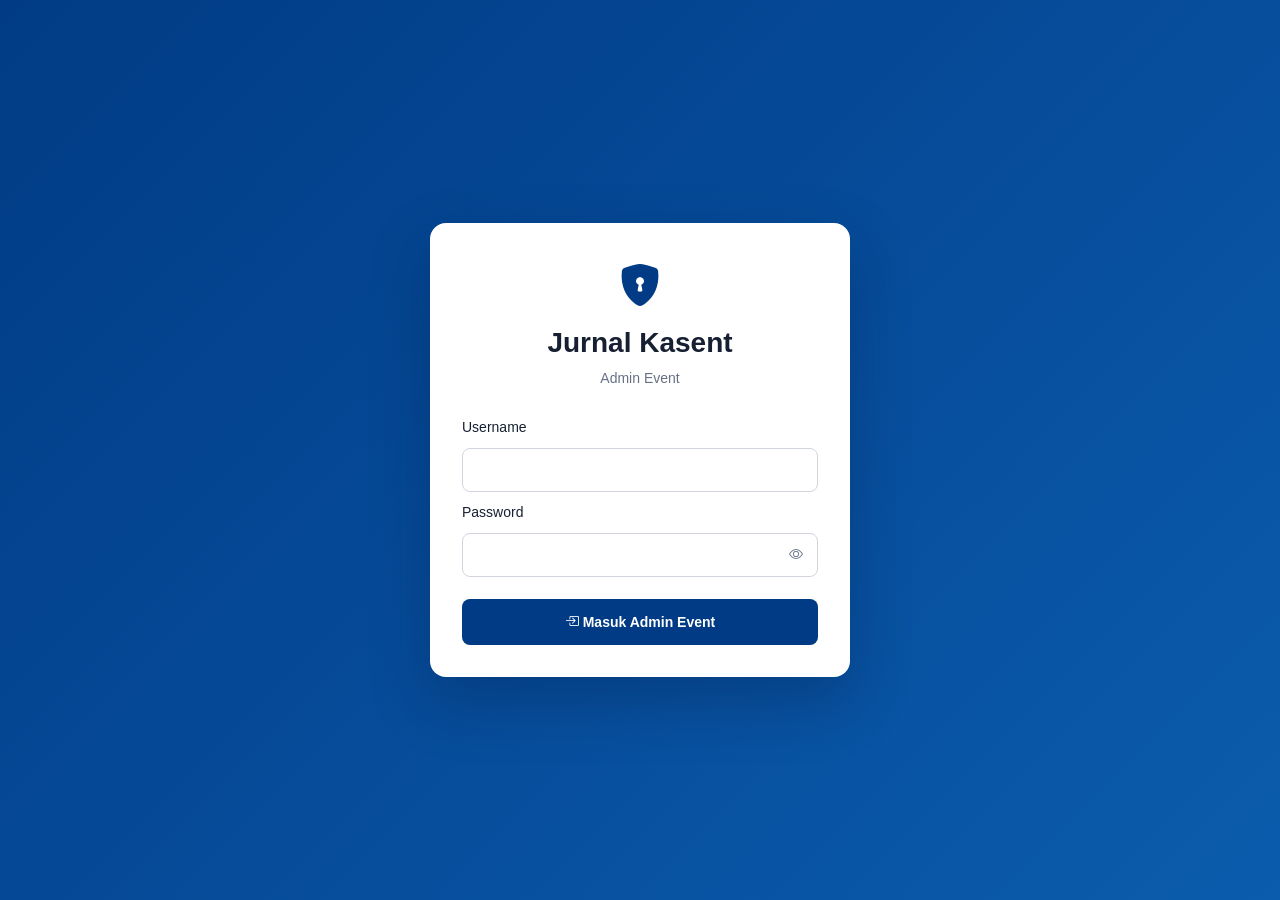
==== commit 651dbab7: "Update admin.html" ====
--- a/admin event/admin.html
+++ b/admin event/admin.html
@@ -12,7 +12,35 @@
 </head>
 <body>
 
-  <div id="appShell" class="app-shell">
+  <div id="loginScreen" class="admin-login-screen hidden">
+    <div class="admin-login-card">
+      <div class="admin-login-brand">
+        <div class="admin-login-logo"><i class="bi bi-shield-lock-fill"></i></div>
+        <h1>Jurnal Kasent</h1>
+        <p>Admin Event</p>
+      </div>
+
+      <form id="loginForm" class="admin-login-form">
+        <label for="loginUsername">Username</label>
+        <input id="loginUsername" type="text" autocomplete="username" required>
+
+        <label for="loginPassword">Password</label>
+        <div class="admin-login-password">
+          <input id="loginPassword" type="password" autocomplete="current-password" required>
+          <button id="toggleLoginPassword" type="button" aria-label="Tampilkan password">
+            <i class="bi bi-eye"></i>
+          </button>
+        </div>
+
+        <button type="submit" class="admin-login-submit">
+          <i class="bi bi-box-arrow-in-right"></i>
+          Masuk Admin Event
+        </button>
+      </form>
+    </div>
+  </div>
+
+  <div id="appShell" class="app-shell hidden">
 
     <aside id="sidebar" class="sidebar">
 
@@ -177,8 +205,9 @@
         <div class="topbar-right">
 
           <div class="topbar-season">
-            <span>Season aktif</span>
-            <strong id="topbarSeasonName">Belum ada season</strong>
+            <span>Event aktif</span>
+            <strong id="topbarEventName">Memuat event...</strong>
+            <small id="topbarSeasonName">Belum ada season</small>
           </div>
 
           <button type="button" class="icon-button" id="refreshPageButton" title="Muat ulang">
@@ -1410,6 +1439,7 @@
           <div class="form-group">
             <label for="profileLogo">Logo Event</label>
             <input type="file" id="profileLogo" name="logo" accept="image/*">
+            <input type="hidden" id="profileLogoUrl" name="logoUrl">
             <small class="form-help">Logo akan digunakan sebagai identitas event.</small>
           </div>
 
@@ -1466,8 +1496,8 @@
             <label for="seasonEventType">Jenis Event</label>
             <select id="seasonEventType" name="eventType" required>
               <option value="">Pilih jenis event</option>
-              <option value="GROUP_8">Group 8</option>
-              <option value="KNOCKOUT_16">Knockout 16 Besar</option>
+              <option value="group8">Group 8</option>
+              <option value="knockout16">Knockout 16 Besar</option>
             </select>
           </div>
 
@@ -1581,6 +1611,7 @@
           <div class="form-group">
             <label for="clubLogo">Logo Klub</label>
             <input type="file" id="clubLogo" name="logo" accept="image/*">
+            <input type="hidden" id="clubLogoUrl" name="logoUrl">
           </div>
 
           <div class="upload-preview" id="clubLogoPreview">
@@ -2023,6 +2054,7 @@
           <div class="form-group">
             <label for="sponsorLogo">Logo Sponsor</label>
             <input type="file" id="sponsorLogo" name="logo" accept="image/*">
+            <input type="hidden" id="sponsorLogoUrl" name="logoUrl">
           </div>
 
           <div class="form-group toggle-field">
@@ -2088,6 +2120,7 @@
           <div class="form-group">
             <label for="bankQr">QR Pembayaran</label>
             <input type="file" id="bankQr" name="qr" accept="image/*">
+            <input type="hidden" id="bankQrUrl" name="qrUrl">
           </div>
 
         </div>
@@ -2320,4 +2353,4 @@
   <script src="admin.js"></script>
 
 </body>
-</html>+</html>
--- a/admin event/admin.css
+++ b/admin event/admin.css
@@ -418,6 +418,11 @@
   font-size: 11px;
 }
 
+.topbar-season small {
+  color: var(--text-muted);
+  font-size: 10px;
+}
+
 .icon-button {
   width: 37px;
   height: 37px;
@@ -2908,4 +2913,90 @@
     height: 52px;
     flex-basis: 52px;
   }
-}+}
+
+.hidden {
+  display: none !important;
+}
+
+.admin-login-screen {
+  min-height: 100vh;
+  display: grid;
+  place-items: center;
+  padding: 24px;
+  background: linear-gradient(135deg, #013b85, #0b5cad);
+}
+
+.admin-login-card {
+  width: min(100%, 420px);
+  padding: 32px;
+  border-radius: 16px;
+  background: #ffffff;
+  box-shadow: 0 24px 60px rgba(0, 20, 60, 0.28);
+}
+
+.admin-login-brand {
+  text-align: center;
+  margin-bottom: 28px;
+}
+
+.admin-login-logo {
+  color: #013b85;
+  font-size: 42px;
+}
+
+.admin-login-brand h1,
+.admin-login-brand p {
+  margin: 4px 0 0;
+}
+
+.admin-login-brand p {
+  color: #667085;
+}
+
+.admin-login-form {
+  display: grid;
+  gap: 10px;
+}
+
+.admin-login-form input {
+  width: 100%;
+  min-height: 44px;
+  padding: 10px 12px;
+  border: 1px solid #d0d5dd;
+  border-radius: 8px;
+  font: inherit;
+  box-sizing: border-box;
+}
+
+.admin-login-password {
+  position: relative;
+}
+
+.admin-login-password input {
+  padding-right: 44px;
+}
+
+.admin-login-password button {
+  position: absolute;
+  top: 0;
+  right: 0;
+  width: 44px;
+  height: 44px;
+  border: 0;
+  background: transparent;
+  color: #667085;
+  cursor: pointer;
+}
+
+.admin-login-submit {
+  min-height: 46px;
+  margin-top: 12px;
+  border: 0;
+  border-radius: 8px;
+  background: #013b85;
+  color: #ffffff;
+  font: inherit;
+  font-weight: 700;
+  cursor: pointer;
+}
